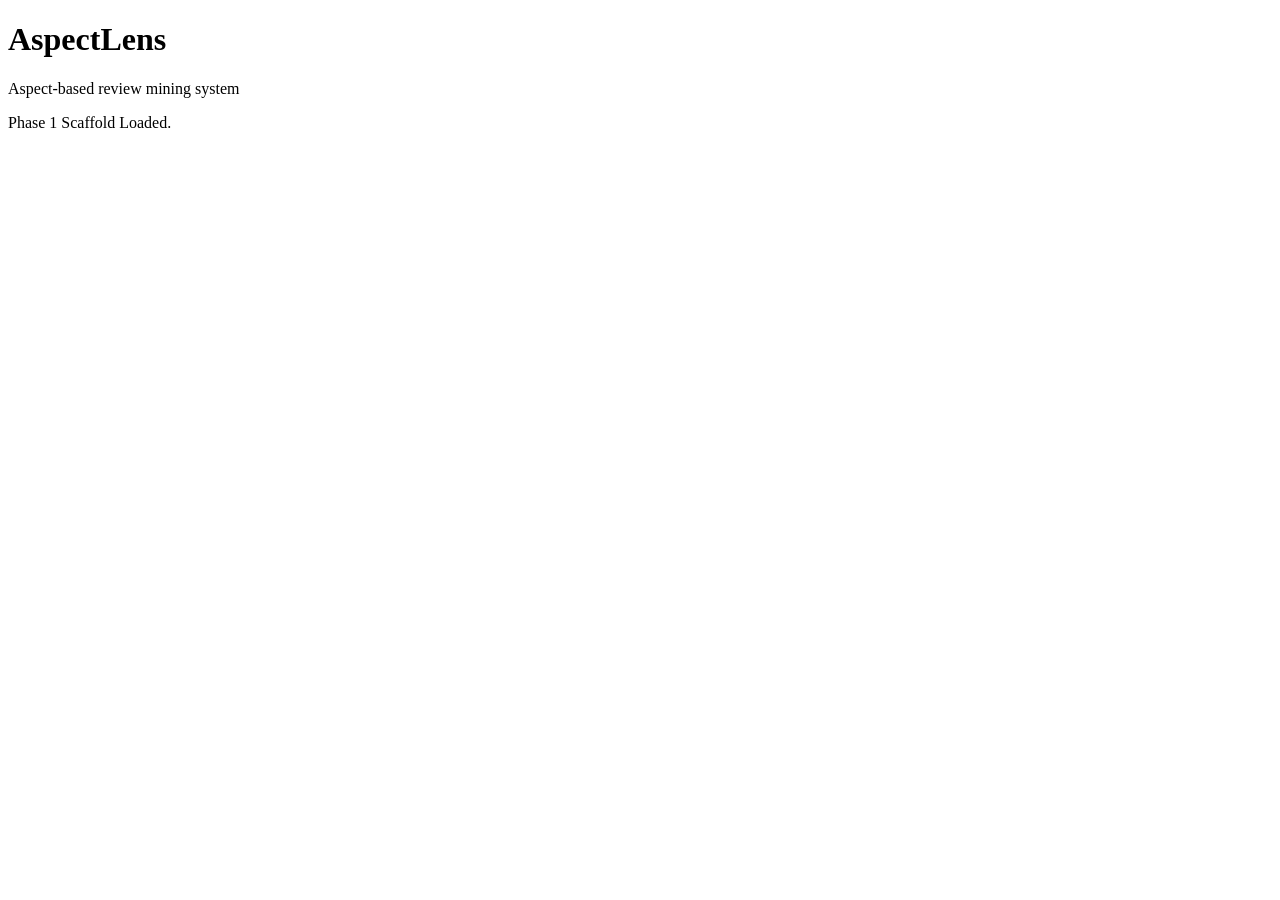
==== frontend/index.html @ 848e2972 "phase-1: scaffold" ====
<!DOCTYPE html>
<html lang="en">
<head>
  <meta charset="UTF-8">
  <meta name="viewport" content="width=device-width, initial-scale=1.0">
  <title>AspectLens — Aspect-Based Review Mining</title>
  <link rel="stylesheet" href="/static/style.css">
</head>
<body>
  <header>
    <h1>AspectLens</h1>
    <p>Aspect-based review mining system</p>
  </header>
  <main>
    <section id="content">
      <p>Phase 1 Scaffold Loaded.</p>
    </section>
  </main>
  <script src="/static/app.js"></script>
</body>
</html>
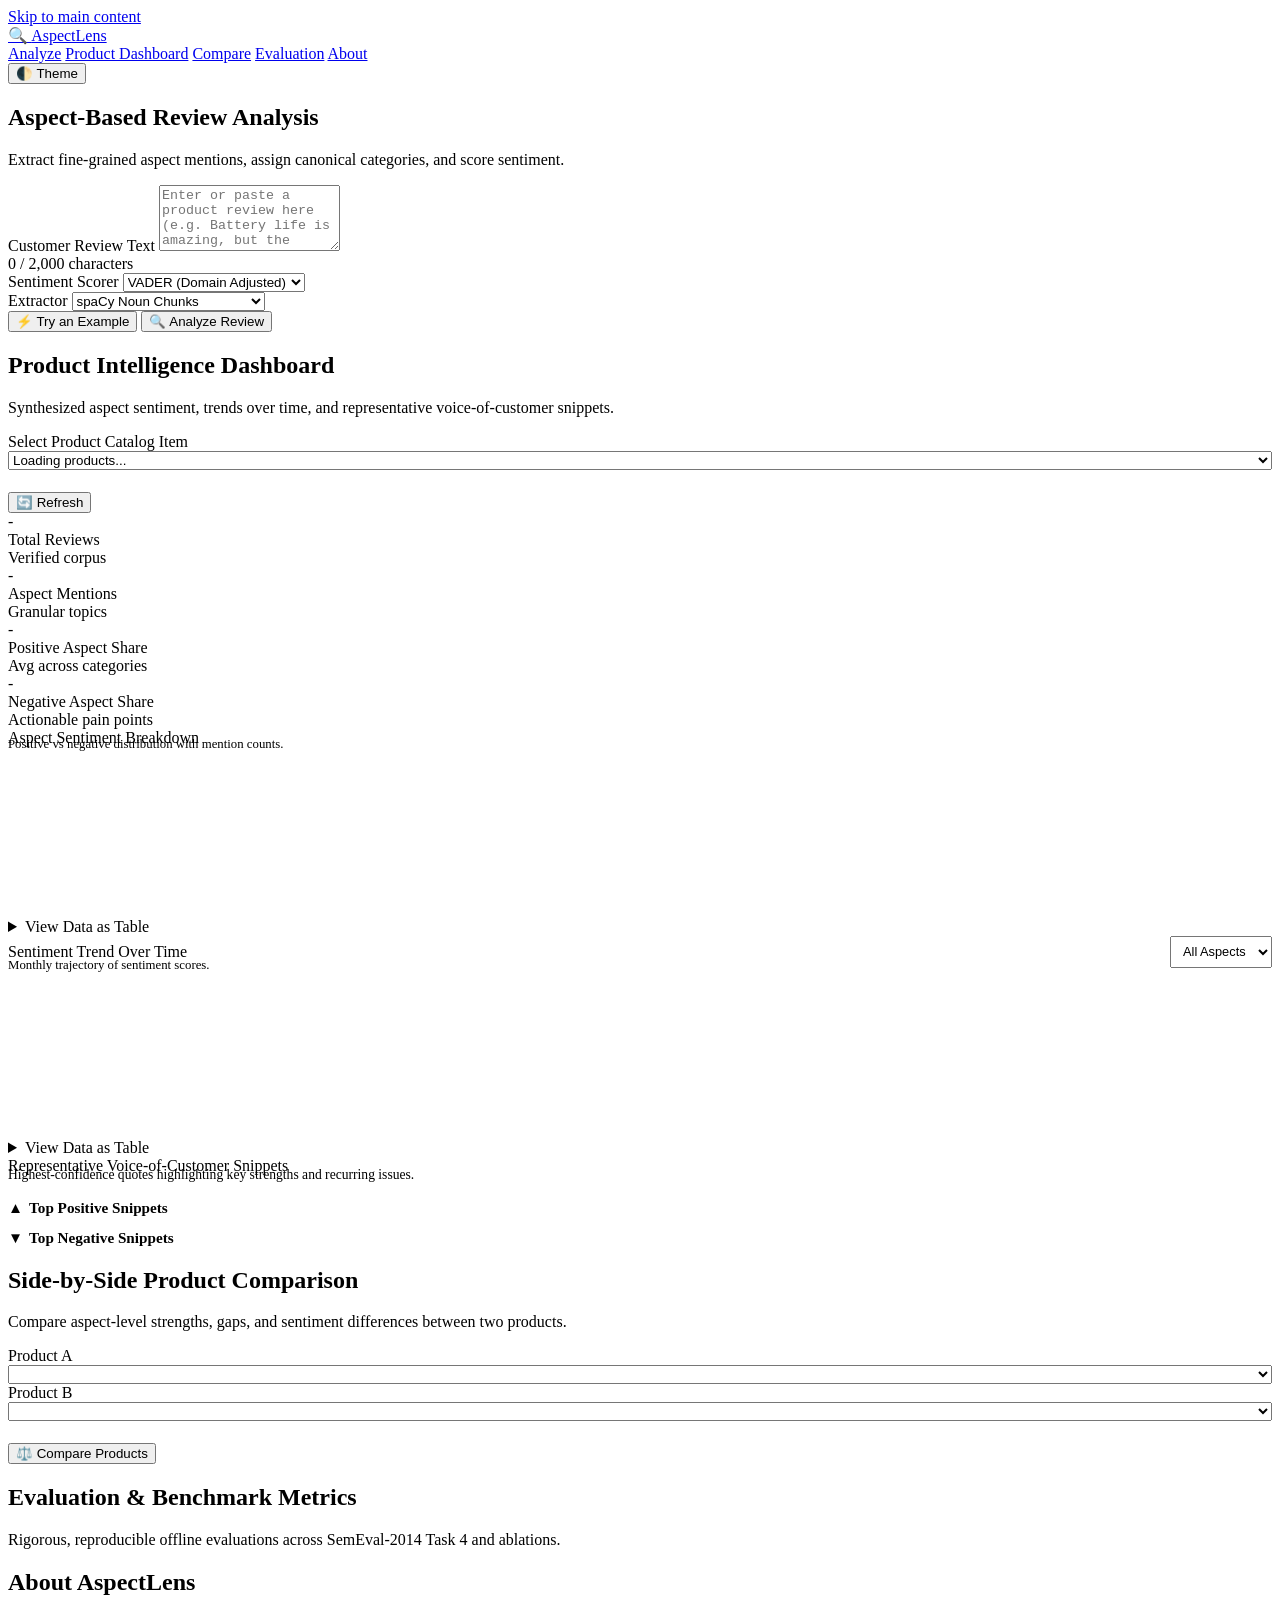
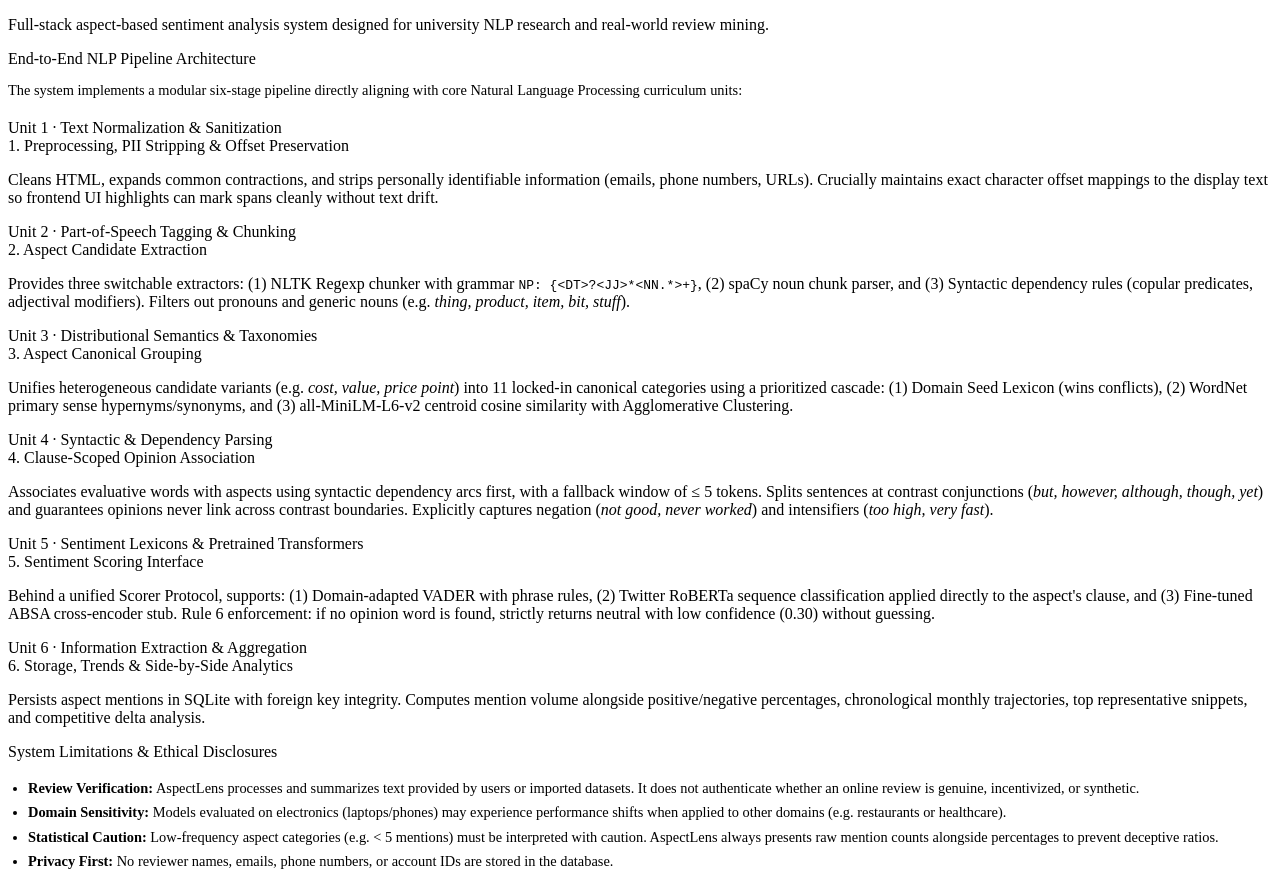
==== commit 2ddcf1a3: "phase-8: frontend" ====
--- a/frontend/index.html
+++ b/frontend/index.html
@@ -3,19 +3,417 @@
 <head>
   <meta charset="UTF-8">
   <meta name="viewport" content="width=device-width, initial-scale=1.0">
-  <title>AspectLens — Aspect-Based Review Mining</title>
+  <meta name="description" content="AspectLens — Aspect-Based Review Mining System (ABSA)">
+  <title>AspectLens — Review Mining & Aspect Intelligence</title>
   <link rel="stylesheet" href="/static/style.css">
+  <link rel="icon" href="data:image/svg+xml,<svg xmlns=%22http://www.w3.org/2000/svg%22 viewBox=%220 0 100 100%22><text y=%22.9em%22 font-size=%2290%22>🔍</text></svg>">
 </head>
 <body>
-  <header>
-    <h1>AspectLens</h1>
-    <p>Aspect-based review mining system</p>
+  <!-- Accessibility Skip Link -->
+  <a href="#main-content" class="skip-link">Skip to main content</a>
+
+  <!-- App Header & Navigation -->
+  <header class="app-header">
+    <div class="header-container">
+      <a href="#/analyze" class="brand" aria-label="AspectLens Home">
+        <span class="brand-icon">🔍</span>
+        <span>AspectLens</span>
+      </a>
+
+      <!-- 5 Main Navigation Tabs -->
+      <nav class="app-nav" aria-label="Main Navigation">
+        <a href="#/analyze" class="nav-link active" id="nav-analyze" aria-controls="page-analyze">Analyze</a>
+        <a href="#/dashboard" class="nav-link" id="nav-dashboard" aria-controls="page-dashboard">Product Dashboard</a>
+        <a href="#/compare" class="nav-link" id="nav-compare" aria-controls="page-compare">Compare</a>
+        <a href="#/evaluation" class="nav-link" id="nav-evaluation" aria-controls="page-evaluation">Evaluation</a>
+        <a href="#/about" class="nav-link" id="nav-about" aria-controls="page-about">About</a>
+      </nav>
+
+      <!-- Theme Switcher -->
+      <button id="theme-toggle" class="theme-toggle-btn" aria-label="Toggle theme">
+        <span id="theme-icon">🌓</span>
+        <span id="theme-label">Theme</span>
+      </button>
+    </div>
   </header>
-  <main>
-    <section id="content">
-      <p>Phase 1 Scaffold Loaded.</p>
+
+  <!-- Main Content Area -->
+  <main id="main-content" class="main-wrapper" tabindex="-1">
+
+    <!-- Global Live Region for Screen Readers -->
+    <div id="aria-status" class="sr-only" aria-live="polite" aria-atomic="true"></div>
+
+    <!-- ===================================================================
+         Page 1: Analyze Review
+         =================================================================== -->
+    <section id="page-analyze" class="page-view active" aria-labelledby="heading-analyze">
+      <div class="page-header">
+        <h1 id="heading-analyze">Aspect-Based Review Analysis</h1>
+        <p>Extract fine-grained aspect mentions, assign canonical categories, and score sentiment.</p>
+      </div>
+
+      <div class="card">
+        <form id="analyze-form" onsubmit="return false;">
+          <div class="form-group">
+            <label for="review-input">Customer Review Text</label>
+            <textarea 
+              id="review-input" 
+              class="input-textarea" 
+              rows="4" 
+              placeholder="Enter or paste a product review here (e.g. Battery life is amazing, but the delivery was late and the price is too high.)..."
+              maxlength="2000"
+              required
+            ></textarea>
+            <div class="char-counter">
+              <span id="char-count">0</span> / 2,000 characters
+            </div>
+          </div>
+
+          <div class="controls-row">
+            <div>
+              <label for="scorer-select" class="sr-only">Sentiment Scorer</label>
+              <select id="scorer-select" class="input-select" title="Choose Sentiment Scorer">
+                <option value="vader" selected>VADER (Domain Adjusted)</option>
+                <option value="transformer">Twitter RoBERTa (Neural)</option>
+                <option value="finetuned">Fine-Tuned ABSA (Stub)</option>
+              </select>
+            </div>
+
+            <div>
+              <label for="extractor-select" class="sr-only">Extractor</label>
+              <select id="extractor-select" class="input-select" title="Choose Extraction Method">
+                <option value="spacy_chunks" selected>spaCy Noun Chunks</option>
+                <option value="spacy_deps">Syntactic Dependency Rules</option>
+                <option value="nltk_regex">NLTK Regexp Parser</option>
+              </select>
+            </div>
+
+            <button type="button" id="btn-example" class="btn btn-secondary">
+              ⚡ Try an Example
+            </button>
+
+            <button type="submit" id="btn-analyze" class="btn btn-primary">
+              🔍 Analyze Review
+            </button>
+          </div>
+        </form>
+      </div>
+
+      <!-- Analysis Results Area -->
+      <div id="analyze-results-container" style="display: none;">
+        <div class="card">
+          <div class="card-title">
+            <span>Extracted Aspect Analysis</span>
+            <span id="analyze-latency" class="badge-latency">-- ms</span>
+          </div>
+
+          <!-- Highlighted Text Display with Offsets -->
+          <div id="highlight-view" class="highlight-panel" aria-label="Annotated Review Text"></div>
+
+          <!-- Aspects Data Table -->
+          <div class="table-container">
+            <table class="data-table" id="analyze-table" aria-label="Extracted Aspects Table">
+              <thead>
+                <tr>
+                  <th>Aspect</th>
+                  <th>Canonical Group</th>
+                  <th>Sentiment</th>
+                  <th>Confidence</th>
+                  <th>Justifying Opinion Words</th>
+                </tr>
+              </thead>
+              <tbody id="analyze-tbody"></tbody>
+            </table>
+          </div>
+        </div>
+      </div>
+
+      <!-- Loading / Error Region -->
+      <div id="analyze-status-box" role="status" aria-live="polite"></div>
     </section>
+
+    <!-- ===================================================================
+         Page 2: Product Dashboard
+         =================================================================== -->
+    <section id="page-dashboard" class="page-view" aria-labelledby="heading-dashboard">
+      <div class="page-header">
+        <h1 id="heading-dashboard">Product Intelligence Dashboard</h1>
+        <p>Synthesized aspect sentiment, trends over time, and representative voice-of-customer snippets.</p>
+      </div>
+
+      <div class="card">
+        <div class="controls-row" style="margin-top: 0;">
+          <div style="flex: 1; min-width: 240px;">
+            <label for="dashboard-product-select">Select Product Catalog Item</label>
+            <select id="dashboard-product-select" class="input-select" style="width: 100%;">
+              <option value="">Loading products...</option>
+            </select>
+          </div>
+          <button type="button" id="btn-refresh-dashboard" class="btn btn-secondary" style="margin-top: 22px;">
+            🔄 Refresh
+          </button>
+        </div>
+      </div>
+
+      <!-- Stat Tiles -->
+      <div class="stat-grid" id="dashboard-stats">
+        <div class="stat-tile">
+          <div class="stat-value" id="stat-reviews">-</div>
+          <div class="stat-label">Total Reviews</div>
+          <div class="stat-sub">Verified corpus</div>
+        </div>
+        <div class="stat-tile">
+          <div class="stat-value" id="stat-aspects">-</div>
+          <div class="stat-label">Aspect Mentions</div>
+          <div class="stat-sub">Granular topics</div>
+        </div>
+        <div class="stat-tile">
+          <div class="stat-value" id="stat-pos-pct">-</div>
+          <div class="stat-label">Positive Aspect Share</div>
+          <div class="stat-sub">Avg across categories</div>
+        </div>
+        <div class="stat-tile">
+          <div class="stat-value" id="stat-neg-pct">-</div>
+          <div class="stat-label">Negative Aspect Share</div>
+          <div class="stat-sub">Actionable pain points</div>
+        </div>
+      </div>
+
+      <!-- Charts 2-Column Grid -->
+      <div class="grid-2col">
+        <!-- Chart 1: Aspect Sentiment Shares -->
+        <div class="card">
+          <div class="card-title">Aspect Sentiment Breakdown</div>
+          <p style="font-size: 0.8rem; color: var(--text-muted); margin-top: -10px; margin-bottom: 12px;">
+            Positive vs negative distribution with mention counts.
+          </p>
+          <div class="chart-wrapper">
+            <canvas id="aspect-bar-chart" aria-label="Aspect Sentiment Bar Chart" role="img"></canvas>
+          </div>
+          <!-- Accessible Fallback Table -->
+          <details class="chart-fallback">
+            <summary>View Data as Table</summary>
+            <div class="table-container" style="margin-top: 8px;">
+              <table class="data-table" id="fallback-aspect-table">
+                <thead>
+                  <tr><th>Aspect</th><th>Mentions</th><th>Pos %</th><th>Neg %</th><th>Avg Score</th></tr>
+                </thead>
+                <tbody></tbody>
+              </table>
+            </div>
+          </details>
+        </div>
+
+        <!-- Chart 2: Monthly Trend Line -->
+        <div class="card">
+          <div class="card-title" style="display: flex; align-items: center; justify-content: space-between;">
+            <span>Sentiment Trend Over Time</span>
+            <select id="trend-aspect-select" class="input-select" style="font-size: 0.8rem; height: 32px; padding: 4px 8px;">
+              <option value="all">All Aspects</option>
+            </select>
+          </div>
+          <p style="font-size: 0.8rem; color: var(--text-muted); margin-top: -10px; margin-bottom: 12px;">
+            Monthly trajectory of sentiment scores.
+          </p>
+          <div class="chart-wrapper">
+            <canvas id="monthly-trend-chart" aria-label="Monthly Sentiment Trend Chart" role="img"></canvas>
+          </div>
+          <!-- Accessible Fallback Table -->
+          <details class="chart-fallback">
+            <summary>View Data as Table</summary>
+            <div class="table-container" style="margin-top: 8px;">
+              <table class="data-table" id="fallback-trend-table">
+                <thead>
+                  <tr><th>Month</th><th>Aspect</th><th>Mentions</th><th>Score</th></tr>
+                </thead>
+                <tbody></tbody>
+              </table>
+            </div>
+          </details>
+        </div>
+      </div>
+
+      <!-- Representative Voice of Customer Snippets -->
+      <div class="card">
+        <div class="card-title">Representative Voice-of-Customer Snippets</div>
+        <p style="font-size: 0.85rem; color: var(--text-muted); margin-top: -8px; margin-bottom: 16px;">
+          Highest-confidence quotes highlighting key strengths and recurring issues.
+        </p>
+
+        <div class="snippets-grid">
+          <div>
+            <h3 style="font-size: 0.95rem; color: var(--pos); display: flex; align-items: center; gap: 6px; margin: 0 0 12px;">
+              <span>▲</span> Top Positive Snippets
+            </h3>
+            <div id="positive-snippets-list"></div>
+          </div>
+          <div>
+            <h3 style="font-size: 0.95rem; color: var(--neg); display: flex; align-items: center; gap: 6px; margin: 0 0 12px;">
+              <span>▼</span> Top Negative Snippets
+            </h3>
+            <div id="negative-snippets-list"></div>
+          </div>
+        </div>
+      </div>
+    </section>
+
+    <!-- ===================================================================
+         Page 3: Side-by-Side Product Comparison
+         =================================================================== -->
+    <section id="page-compare" class="page-view" aria-labelledby="heading-compare">
+      <div class="page-header">
+        <h1 id="heading-compare">Side-by-Side Product Comparison</h1>
+        <p>Compare aspect-level strengths, gaps, and sentiment differences between two products.</p>
+      </div>
+
+      <div class="card">
+        <div class="controls-row" style="margin-top: 0;">
+          <div style="flex: 1; min-width: 200px;">
+            <label for="compare-product-a">Product A</label>
+            <select id="compare-product-a" class="input-select" style="width: 100%;"></select>
+          </div>
+          <div style="flex: 1; min-width: 200px;">
+            <label for="compare-product-b">Product B</label>
+            <select id="compare-product-b" class="input-select" style="width: 100%;"></select>
+          </div>
+          <button type="button" id="btn-run-compare" class="btn btn-primary" style="margin-top: 22px;">
+            ⚖️ Compare Products
+          </button>
+        </div>
+      </div>
+
+      <div id="compare-results-container" style="display: none;">
+        <!-- Side-by-Side Chart -->
+        <div class="card">
+          <div class="card-title">Aspect Sentiment Comparison (Average Score)</div>
+          <div class="chart-wrapper">
+            <canvas id="compare-bar-chart" aria-label="Product Comparison Bar Chart" role="img"></canvas>
+          </div>
+        </div>
+
+        <!-- Delta Table -->
+        <div class="card">
+          <div class="card-title">Comparative Sentiment Breakdown</div>
+          <div class="table-container">
+            <table class="data-table" id="compare-table">
+              <thead>
+                <tr>
+                  <th>Aspect</th>
+                  <th id="th-product-a">Product A</th>
+                  <th id="th-product-b">Product B</th>
+                  <th>Net Score Difference</th>
+                  <th>Leading Product</th>
+                </tr>
+              </thead>
+              <tbody id="compare-tbody"></tbody>
+            </table>
+          </div>
+        </div>
+      </div>
+    </section>
+
+    <!-- ===================================================================
+         Page 4: Offline Evaluation & Benchmarks
+         =================================================================== -->
+    <section id="page-evaluation" class="page-view" aria-labelledby="heading-evaluation">
+      <div class="page-header">
+        <h1 id="heading-evaluation">Evaluation & Benchmark Metrics</h1>
+        <p>Rigorous, reproducible offline evaluations across SemEval-2014 Task 4 and ablations.</p>
+      </div>
+
+      <div id="evaluation-content-box"></div>
+    </section>
+
+    <!-- ===================================================================
+         Page 5: About & Architecture
+         =================================================================== -->
+    <section id="page-about" class="page-view" aria-labelledby="heading-about">
+      <div class="page-header">
+        <h1 id="heading-about">About AspectLens</h1>
+        <p>Full-stack aspect-based sentiment analysis system designed for university NLP research and real-world review mining.</p>
+      </div>
+
+      <div class="card">
+        <div class="card-title">End-to-End NLP Pipeline Architecture</div>
+        <p style="font-size: 0.9rem; color: var(--text-muted); margin-bottom: 20px;">
+          The system implements a modular six-stage pipeline directly aligning with core Natural Language Processing curriculum units:
+        </p>
+
+        <div class="syllabus-card">
+          <div class="syllabus-unit">Unit 1 · Text Normalization & Sanitization</div>
+          <div class="syllabus-title">1. Preprocessing, PII Stripping & Offset Preservation</div>
+          <p class="syllabus-desc">
+            Cleans HTML, expands common contractions, and strips personally identifiable information (emails, phone numbers, URLs).
+            Crucially maintains exact character offset mappings to the display text so frontend UI highlights can mark spans cleanly without text drift.
+          </p>
+        </div>
+
+        <div class="syllabus-card">
+          <div class="syllabus-unit">Unit 2 · Part-of-Speech Tagging & Chunking</div>
+          <div class="syllabus-title">2. Aspect Candidate Extraction</div>
+          <p class="syllabus-desc">
+            Provides three switchable extractors: (1) NLTK Regexp chunker with grammar <code>NP: {&lt;DT&gt;?&lt;JJ&gt;*&lt;NN.*&gt;+}</code>,
+            (2) spaCy noun chunk parser, and (3) Syntactic dependency rules (copular predicates, adjectival modifiers).
+            Filters out pronouns and generic nouns (e.g. <em>thing, product, item, bit, stuff</em>).
+          </p>
+        </div>
+
+        <div class="syllabus-card">
+          <div class="syllabus-unit">Unit 3 · Distributional Semantics & Taxonomies</div>
+          <div class="syllabus-title">3. Aspect Canonical Grouping</div>
+          <p class="syllabus-desc">
+            Unifies heterogeneous candidate variants (e.g. <em>cost, value, price point</em>) into 11 locked-in canonical categories
+            using a prioritized cascade: (1) Domain Seed Lexicon (wins conflicts), (2) WordNet primary sense hypernyms/synonyms,
+            and (3) all-MiniLM-L6-v2 centroid cosine similarity with Agglomerative Clustering.
+          </p>
+        </div>
+
+        <div class="syllabus-card">
+          <div class="syllabus-unit">Unit 4 · Syntactic & Dependency Parsing</div>
+          <div class="syllabus-title">4. Clause-Scoped Opinion Association</div>
+          <p class="syllabus-desc">
+            Associates evaluative words with aspects using syntactic dependency arcs first, with a fallback window of ≤ 5 tokens.
+            Splits sentences at contrast conjunctions (<em>but, however, although, though, yet</em>) and guarantees opinions never link across contrast boundaries.
+            Explicitly captures negation (<em>not good, never worked</em>) and intensifiers (<em>too high, very fast</em>).
+          </p>
+        </div>
+
+        <div class="syllabus-card">
+          <div class="syllabus-unit">Unit 5 · Sentiment Lexicons & Pretrained Transformers</div>
+          <div class="syllabus-title">5. Sentiment Scoring Interface</div>
+          <p class="syllabus-desc">
+            Behind a unified Scorer Protocol, supports: (1) Domain-adapted VADER with phrase rules, (2) Twitter RoBERTa sequence classification
+            applied directly to the aspect's clause, and (3) Fine-tuned ABSA cross-encoder stub.
+            Rule 6 enforcement: if no opinion word is found, strictly returns neutral with low confidence (0.30) without guessing.
+          </p>
+        </div>
+
+        <div class="syllabus-card">
+          <div class="syllabus-unit">Unit 6 · Information Extraction & Aggregation</div>
+          <div class="syllabus-title">6. Storage, Trends & Side-by-Side Analytics</div>
+          <p class="syllabus-desc">
+            Persists aspect mentions in SQLite with foreign key integrity. Computes mention volume alongside positive/negative percentages,
+            chronological monthly trajectories, top representative snippets, and competitive delta analysis.
+          </p>
+        </div>
+      </div>
+
+      <!-- Ethics & Limitations Card -->
+      <div class="card">
+        <div class="card-title">System Limitations & Ethical Disclosures</div>
+        <ul style="font-size: 0.9rem; color: var(--text-muted); padding-left: 20px; line-height: 1.7;">
+          <li><strong>Review Verification:</strong> AspectLens processes and summarizes text provided by users or imported datasets. It does not authenticate whether an online review is genuine, incentivized, or synthetic.</li>
+          <li><strong>Domain Sensitivity:</strong> Models evaluated on electronics (laptops/phones) may experience performance shifts when applied to other domains (e.g. restaurants or healthcare).</li>
+          <li><strong>Statistical Caution:</strong> Low-frequency aspect categories (e.g. &lt; 5 mentions) must be interpreted with caution. AspectLens always presents raw mention counts alongside percentages to prevent deceptive ratios.</li>
+          <li><strong>Privacy First:</strong> No reviewer names, emails, phone numbers, or account IDs are stored in the database.</li>
+        </ul>
+      </div>
+    </section>
+
   </main>
+
+  <!-- Vendored Local Chart.js & App Script -->
+  <script src="/static/chart.umd.min.js"></script>
   <script src="/static/app.js"></script>
 </body>
 </html>
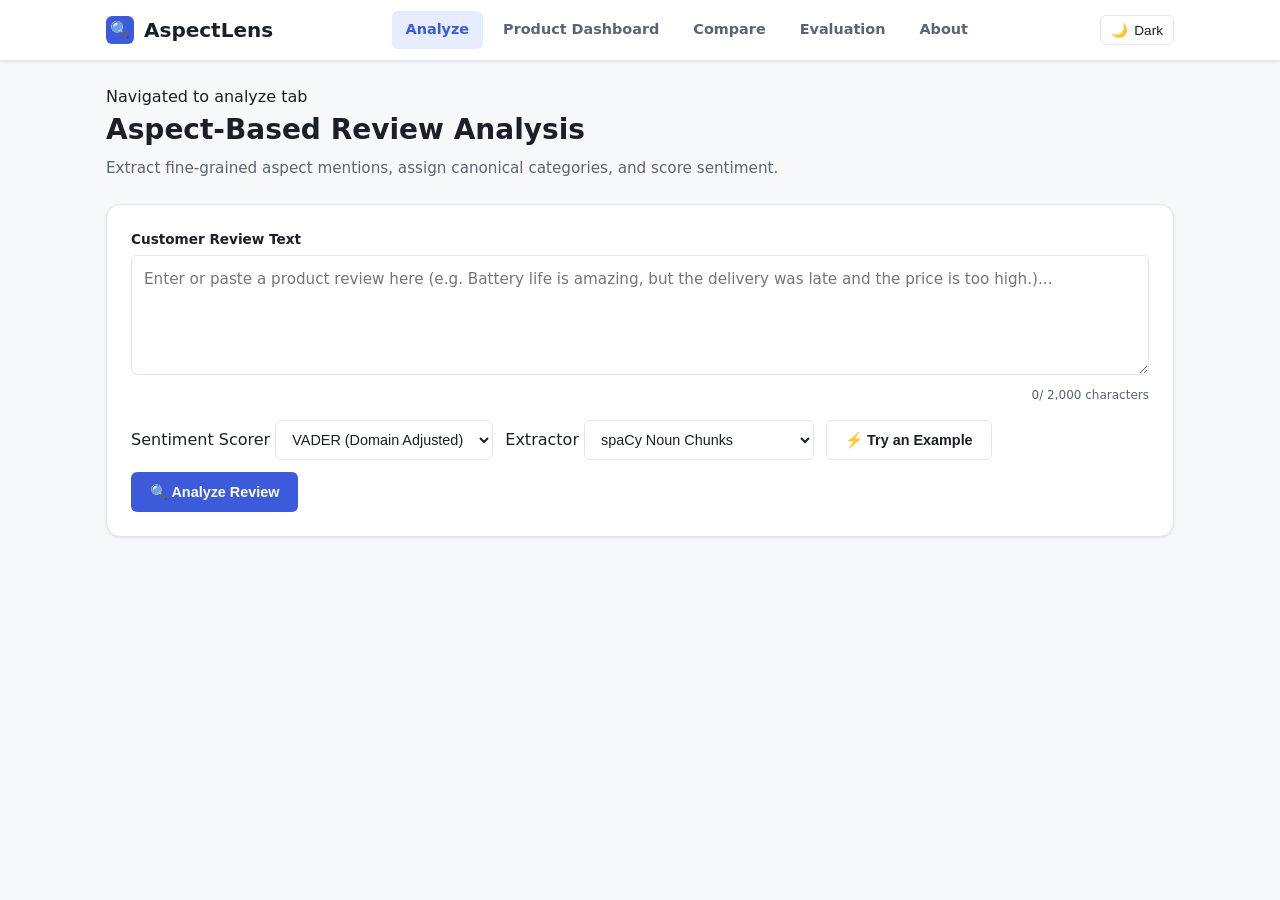
==== commit 2c00a461: "phase-11: deployment" ====
--- a/frontend/index.html
+++ b/frontend/index.html
@@ -5,7 +5,7 @@
   <meta name="viewport" content="width=device-width, initial-scale=1.0">
   <meta name="description" content="AspectLens — Aspect-Based Review Mining System (ABSA)">
   <title>AspectLens — Review Mining & Aspect Intelligence</title>
-  <link rel="stylesheet" href="/static/style.css">
+  <link rel="stylesheet" href="style.css">
   <link rel="icon" href="data:image/svg+xml,<svg xmlns=%22http://www.w3.org/2000/svg%22 viewBox=%220 0 100 100%22><text y=%22.9em%22 font-size=%2290%22>🔍</text></svg>">
 </head>
 <body>
@@ -413,7 +413,7 @@
   </main>
 
   <!-- Vendored Local Chart.js & App Script -->
-  <script src="/static/chart.umd.min.js"></script>
-  <script src="/static/app.js"></script>
+  <script src="chart.umd.min.js"></script>
+  <script src="app.js"></script>
 </body>
 </html>
--- a/frontend/style.css
+++ b/frontend/style.css
@@ -0,0 +1,732 @@
+/* =====================================================================
+   AspectLens Design System — CSS Custom Properties & Styles
+   Follows DESIGN_SYSTEM.md strictly:
+   - Clarity over decoration, data is the hero
+   - Sentiment is never color-only (paired with icons)
+   - Mention counts always beside percentages
+   - High-contrast, keyboard-accessible, responsive (640px / 960px)
+   ===================================================================== */
+
+:root {
+  /* Surfaces & Borders */
+  --bg: #F7F8FA;
+  --surface: #FFFFFF;
+  --surface-alt: #F1F3F6;
+  --border: #E2E5EA;
+  --border-focus: #3B5BDB;
+
+  /* Typography */
+  --text: #1B1F27;
+  --text-muted: #5B6472;
+  --text-inverse: #FFFFFF;
+
+  /* Brand */
+  --primary: #3B5BDB;
+  --primary-hover: #2F4AC0;
+  --primary-soft: #E7ECFF;
+
+  /* Sentiment */
+  --pos: #1F8A4C;
+  --pos-soft: #E3F4EA;
+  --pos-border: #80C99E;
+  
+  --neg: #C92A2A;
+  --neg-soft: #FBE7E7;
+  --neg-border: #F39898;
+
+  --neu: #6B7280;
+  --neu-soft: #ECEEF1;
+  --neu-border: #C0C5CE;
+
+  /* Feedback & Focus */
+  --warn: #B7791F;
+  --focus: #3B5BDB;
+  --shadow: 0 1px 3px rgba(0, 0, 0, 0.06), 0 1px 2px rgba(0, 0, 0, 0.04);
+  --shadow-lg: 0 10px 15px -3px rgba(0, 0, 0, 0.08);
+
+  /* Layout */
+  --radius-sm: 6px;
+  --radius-md: 10px;
+  --radius-lg: 14px;
+  --max-width: 1100px;
+  --font-sans: system-ui, -apple-system, "Segoe UI", Roboto, sans-serif;
+  --font-mono: ui-monospace, Menlo, Consolas, monospace;
+}
+
+[data-theme="dark"] {
+  --bg: #0F1218;
+  --surface: #171B23;
+  --surface-alt: #202632;
+  --border: #2A303B;
+  --border-focus: #7C95FF;
+
+  --text: #EEF1F6;
+  --text-muted: #9AA3B2;
+  --text-inverse: #0F1218;
+
+  --primary: #7C95FF;
+  --primary-hover: #9AAEFF;
+  --primary-soft: #1E2542;
+
+  --pos: #4CC38A;
+  --pos-soft: #12301F;
+  --pos-border: #1E4E33;
+
+  --neg: #FF6B6B;
+  --neg-soft: #3A1717;
+  --neg-border: #5A2323;
+
+  --neu: #9AA3B2;
+  --neu-soft: #232832;
+  --neu-border: #353D4C;
+
+  --shadow: 0 1px 3px rgba(0, 0, 0, 0.3);
+  --shadow-lg: 0 10px 15px -3px rgba(0, 0, 0, 0.4);
+}
+
+@media (prefers-color-scheme: dark) {
+  :root:not([data-theme="light"]) {
+    --bg: #0F1218;
+    --surface: #171B23;
+    --surface-alt: #202632;
+    --border: #2A303B;
+    --border-focus: #7C95FF;
+
+    --text: #EEF1F6;
+    --text-muted: #9AA3B2;
+    --text-inverse: #0F1218;
+
+    --primary: #7C95FF;
+    --primary-hover: #9AAEFF;
+    --primary-soft: #1E2542;
+
+    --pos: #4CC38A;
+    --pos-soft: #12301F;
+    --pos-border: #1E4E33;
+
+    --neg: #FF6B6B;
+    --neg-soft: #3A1717;
+    --neg-border: #5A2323;
+
+    --neu: #9AA3B2;
+    --neu-soft: #232832;
+    --neu-border: #353D4C;
+
+    --shadow: 0 1px 3px rgba(0, 0, 0, 0.3);
+    --shadow-lg: 0 10px 15px -3px rgba(0, 0, 0, 0.4);
+  }
+}
+
+/* Reset & Base */
+*, *::before, *::after {
+  box-sizing: border-box;
+}
+
+body {
+  margin: 0;
+  font-family: var(--font-sans);
+  background-color: var(--bg);
+  color: var(--text);
+  line-height: 1.5;
+  -webkit-font-smoothing: antialiased;
+}
+
+/* Accessibility: Skip to Content */
+.skip-link {
+  position: absolute;
+  top: -40px;
+  left: 10px;
+  background: var(--primary);
+  color: var(--text-inverse);
+  padding: 8px 16px;
+  z-index: 9999;
+  text-decoration: none;
+  border-radius: var(--radius-sm);
+  font-weight: 600;
+  transition: top 0.2s ease;
+}
+.skip-link:focus {
+  top: 10px;
+}
+
+/* Header & Navigation */
+.app-header {
+  position: sticky;
+  top: 0;
+  background-color: var(--surface);
+  border-bottom: 1px solid var(--border);
+  z-index: 100;
+  box-shadow: var(--shadow);
+}
+
+.header-container {
+  max-width: var(--max-width);
+  margin: 0 auto;
+  padding: 0 16px;
+  display: flex;
+  align-items: center;
+  justify-content: space-between;
+  height: 60px;
+}
+
+.brand {
+  display: flex;
+  align-items: center;
+  gap: 10px;
+  text-decoration: none;
+  color: var(--text);
+  font-weight: 700;
+  font-size: 1.25rem;
+}
+
+.brand-icon {
+  width: 28px;
+  height: 28px;
+  border-radius: 6px;
+  background: var(--primary);
+  color: #fff;
+  display: flex;
+  align-items: center;
+  justify-content: center;
+  font-size: 1rem;
+}
+
+.app-nav {
+  display: flex;
+  gap: 6px;
+  overflow-x: auto;
+  padding: 4px 0;
+}
+
+.nav-link {
+  padding: 8px 14px;
+  color: var(--text-muted);
+  text-decoration: none;
+  font-size: 0.9rem;
+  font-weight: 600;
+  border-radius: var(--radius-sm);
+  transition: all 0.15s ease;
+  white-space: nowrap;
+}
+
+.nav-link:hover {
+  color: var(--text);
+  background-color: var(--surface-alt);
+}
+
+.nav-link.active {
+  color: var(--primary);
+  background-color: var(--primary-soft);
+}
+
+.theme-toggle-btn {
+  background: transparent;
+  border: 1px solid var(--border);
+  color: var(--text);
+  padding: 6px 10px;
+  border-radius: var(--radius-sm);
+  cursor: pointer;
+  display: flex;
+  align-items: center;
+  gap: 6px;
+  font-size: 0.85rem;
+  transition: all 0.15s ease;
+}
+.theme-toggle-btn:hover {
+  background: var(--surface-alt);
+}
+
+/* Main Container */
+.main-wrapper {
+  max-width: var(--max-width);
+  margin: 24px auto 48px;
+  padding: 0 16px;
+}
+
+/* Page Views */
+.page-view {
+  display: none;
+}
+.page-view.active {
+  display: block;
+}
+
+/* Page Titles */
+.page-header {
+  margin-bottom: 24px;
+}
+.page-header h1 {
+  font-size: 1.75rem;
+  margin: 0 0 6px;
+  font-weight: 700;
+  color: var(--text);
+}
+.page-header p {
+  margin: 0;
+  color: var(--text-muted);
+  font-size: 0.95rem;
+}
+
+/* Cards & Surfaces */
+.card {
+  background-color: var(--surface);
+  border: 1px solid var(--border);
+  border-radius: var(--radius-lg);
+  padding: 24px;
+  box-shadow: var(--shadow);
+  margin-bottom: 24px;
+}
+
+.card-title {
+  font-size: 1.15rem;
+  font-weight: 600;
+  margin: 0 0 16px;
+  color: var(--text);
+  display: flex;
+  align-items: center;
+  justify-content: space-between;
+}
+
+/* Forms & Inputs */
+.form-group {
+  margin-bottom: 16px;
+}
+.form-group label {
+  display: block;
+  font-size: 0.85rem;
+  font-weight: 600;
+  color: var(--text);
+  margin-bottom: 6px;
+}
+
+.input-textarea {
+  width: 100%;
+  min-height: 120px;
+  padding: 12px;
+  font-family: inherit;
+  font-size: 0.95rem;
+  background-color: var(--surface);
+  color: var(--text);
+  border: 1px solid var(--border);
+  border-radius: var(--radius-sm);
+  resize: vertical;
+  line-height: 1.5;
+  transition: border-color 0.15s ease;
+}
+.input-textarea:focus, .input-select:focus {
+  outline: none;
+  border-color: var(--border-focus);
+  box-shadow: 0 0 0 2px var(--primary-soft);
+}
+
+.char-counter {
+  display: flex;
+  justify-content: flex-end;
+  font-size: 0.75rem;
+  color: var(--text-muted);
+  margin-top: 4px;
+}
+
+.controls-row {
+  display: flex;
+  flex-wrap: wrap;
+  align-items: center;
+  gap: 12px;
+  margin-top: 16px;
+}
+
+.input-select {
+  padding: 9px 12px;
+  font-size: 0.9rem;
+  background-color: var(--surface);
+  color: var(--text);
+  border: 1px solid var(--border);
+  border-radius: var(--radius-sm);
+  cursor: pointer;
+  min-height: 40px;
+}
+
+/* Buttons */
+.btn {
+  display: inline-flex;
+  align-items: center;
+  justify-content: center;
+  gap: 6px;
+  padding: 9px 18px;
+  font-size: 0.9rem;
+  font-weight: 600;
+  border-radius: var(--radius-sm);
+  cursor: pointer;
+  transition: all 0.15s ease;
+  min-height: 40px;
+  border: 1px solid transparent;
+  text-decoration: none;
+}
+
+.btn-primary {
+  background-color: var(--primary);
+  color: #fff;
+}
+.btn-primary:hover:not(:disabled) {
+  background-color: var(--primary-hover);
+}
+
+.btn-secondary {
+  background-color: transparent;
+  border-color: var(--border);
+  color: var(--text);
+}
+.btn-secondary:hover:not(:disabled) {
+  background-color: var(--surface-alt);
+}
+
+.btn:disabled {
+  opacity: 0.6;
+  cursor: not-allowed;
+}
+
+/* Highlighted Review View */
+.highlight-panel {
+  padding: 16px;
+  background-color: var(--surface-alt);
+  border: 1px solid var(--border);
+  border-radius: var(--radius-md);
+  font-size: 1.05rem;
+  line-height: 1.8;
+  margin-bottom: 20px;
+  word-break: break-word;
+}
+
+mark.aspect-mark {
+  padding: 2px 6px;
+  border-radius: 4px;
+  font-weight: 600;
+  text-decoration: none;
+  cursor: default;
+  display: inline-flex;
+  align-items: center;
+  gap: 4px;
+  margin: 0 1px;
+}
+
+mark.aspect-mark.positive {
+  background-color: var(--pos-soft);
+  color: var(--pos);
+  border-bottom: 2px solid var(--pos);
+}
+
+mark.aspect-mark.negative {
+  background-color: var(--neg-soft);
+  color: var(--neg);
+  border-bottom: 2px solid var(--neg);
+}
+
+mark.aspect-mark.neutral {
+  background-color: var(--neu-soft);
+  color: var(--neu);
+  border-bottom: 2px solid var(--neu);
+}
+
+.aspect-mark .mark-badge {
+  font-size: 0.75rem;
+  opacity: 0.85;
+}
+
+/* Sentiment Chips */
+.sentiment-chip {
+  display: inline-flex;
+  align-items: center;
+  gap: 4px;
+  padding: 3px 8px;
+  border-radius: 12px;
+  font-size: 0.75rem;
+  font-weight: 700;
+  text-transform: uppercase;
+  letter-spacing: 0.03em;
+}
+
+.sentiment-chip.positive {
+  background-color: var(--pos-soft);
+  color: var(--pos);
+  border: 1px solid var(--pos-border);
+}
+
+.sentiment-chip.negative {
+  background-color: var(--neg-soft);
+  color: var(--neg);
+  border: 1px solid var(--neg-border);
+}
+
+.sentiment-chip.neutral {
+  background-color: var(--neu-soft);
+  color: var(--neu);
+  border: 1px solid var(--neu-border);
+}
+
+/* Data Tables */
+.table-container {
+  overflow-x: auto;
+  border: 1px solid var(--border);
+  border-radius: var(--radius-md);
+  background-color: var(--surface);
+}
+
+table.data-table {
+  width: 100%;
+  border-collapse: collapse;
+  font-size: 0.9rem;
+  text-align: left;
+}
+
+table.data-table th, table.data-table td {
+  padding: 12px 16px;
+  border-bottom: 1px solid var(--border);
+}
+
+table.data-table th {
+  background-color: var(--surface-alt);
+  color: var(--text-muted);
+  font-weight: 600;
+  font-size: 0.8rem;
+  text-transform: uppercase;
+  letter-spacing: 0.04em;
+}
+
+table.data-table tr:last-child td {
+  border-bottom: none;
+}
+
+/* Confidence Meter */
+.confidence-meter {
+  display: flex;
+  align-items: center;
+  gap: 8px;
+  min-width: 120px;
+}
+.meter-bar {
+  flex: 1;
+  height: 6px;
+  background-color: var(--surface-alt);
+  border-radius: 3px;
+  overflow: hidden;
+}
+.meter-fill {
+  height: 100%;
+  border-radius: 3px;
+  background-color: var(--primary);
+}
+.meter-text {
+  font-size: 0.8rem;
+  font-family: var(--font-mono);
+  color: var(--text-muted);
+  min-width: 42px;
+}
+
+/* Stat Tiles */
+.stat-grid {
+  display: grid;
+  grid-template-columns: repeat(auto-fit, minmax(200px, 1fr));
+  gap: 16px;
+  margin-bottom: 24px;
+}
+
+.stat-tile {
+  background-color: var(--surface);
+  border: 1px solid var(--border);
+  border-radius: var(--radius-md);
+  padding: 16px;
+  box-shadow: var(--shadow);
+}
+.stat-value {
+  font-size: 1.75rem;
+  font-weight: 700;
+  color: var(--text);
+  margin-bottom: 4px;
+}
+.stat-label {
+  font-size: 0.85rem;
+  color: var(--text-muted);
+  font-weight: 600;
+}
+.stat-sub {
+  font-size: 0.75rem;
+  color: var(--text-muted);
+  margin-top: 4px;
+}
+
+/* Grid Layout for Charts */
+.grid-2col {
+  display: grid;
+  grid-template-columns: 1fr;
+  gap: 24px;
+  margin-bottom: 24px;
+}
+@media (min-width: 960px) {
+  .grid-2col {
+    grid-template-columns: 1fr 1fr;
+  }
+}
+
+.chart-wrapper {
+  position: relative;
+  height: 320px;
+  width: 100%;
+}
+
+/* Snippets Cards */
+.snippets-grid {
+  display: grid;
+  grid-template-columns: 1fr;
+  gap: 16px;
+}
+@media (min-width: 640px) {
+  .snippets-grid {
+    grid-template-columns: 1fr 1fr;
+  }
+}
+
+.snippet-card {
+  background-color: var(--surface);
+  border: 1px solid var(--border);
+  border-radius: var(--radius-md);
+  padding: 14px;
+  display: flex;
+  flex-direction: column;
+  justify-content: space-between;
+}
+.snippet-quote {
+  font-style: italic;
+  font-size: 0.9rem;
+  margin-bottom: 12px;
+  color: var(--text);
+}
+.snippet-meta {
+  display: flex;
+  align-items: center;
+  justify-content: space-between;
+  font-size: 0.75rem;
+  color: var(--text-muted);
+}
+
+/* Opinion Word Badge */
+.word-badge {
+  display: inline-block;
+  background-color: var(--surface-alt);
+  border: 1px solid var(--border);
+  color: var(--text);
+  padding: 2px 6px;
+  border-radius: 4px;
+  font-size: 0.75rem;
+  margin: 1px;
+}
+
+/* Alerts & Toasts */
+.alert {
+  padding: 12px 16px;
+  border-radius: var(--radius-sm);
+  font-size: 0.9rem;
+  margin-bottom: 16px;
+  display: flex;
+  align-items: center;
+  gap: 8px;
+}
+.alert-error {
+  background-color: var(--neg-soft);
+  color: var(--neg);
+  border: 1px solid var(--neg-border);
+}
+.alert-info {
+  background-color: var(--primary-soft);
+  color: var(--primary);
+  border: 1px solid var(--primary);
+}
+
+/* Loading & Skeletons */
+.skeleton-shimmer {
+  background: linear-gradient(90deg, var(--surface-alt) 25%, var(--border) 50%, var(--surface-alt) 75%);
+  background-size: 200% 100%;
+  animation: shimmer 1.5s infinite;
+  border-radius: var(--radius-sm);
+}
+
+@keyframes shimmer {
+  0% { background-position: 200% 0; }
+  100% { background-position: -200% 0; }
+}
+
+@media (prefers-reduced-motion: reduce) {
+  .skeleton-shimmer {
+    animation: none;
+  }
+}
+
+.loading-box {
+  padding: 32px;
+  text-align: center;
+  color: var(--text-muted);
+  font-size: 0.95rem;
+}
+
+/* Empty States */
+.empty-state {
+  text-align: center;
+  padding: 40px 20px;
+  color: var(--text-muted);
+}
+.empty-icon {
+  font-size: 2.5rem;
+  margin-bottom: 8px;
+}
+
+/* Badge & Latency */
+.badge-latency {
+  font-size: 0.75rem;
+  font-family: var(--font-mono);
+  background-color: var(--surface-alt);
+  color: var(--text-muted);
+  padding: 4px 8px;
+  border-radius: 4px;
+  border: 1px solid var(--border);
+}
+
+/* Accessible details fallback */
+details.chart-fallback {
+  margin-top: 12px;
+  font-size: 0.85rem;
+  color: var(--text-muted);
+}
+details.chart-fallback summary {
+  cursor: pointer;
+  padding: 4px 0;
+  font-weight: 600;
+}
+
+/* Syllabus Cards (About Page) */
+.syllabus-card {
+  border-left: 4px solid var(--primary);
+  background-color: var(--surface);
+  border: 1px solid var(--border);
+  border-left-width: 4px;
+  border-radius: var(--radius-sm);
+  padding: 16px;
+  margin-bottom: 14px;
+}
+.syllabus-unit {
+  font-size: 0.75rem;
+  text-transform: uppercase;
+  font-weight: 700;
+  letter-spacing: 0.05em;
+  color: var(--primary);
+  margin-bottom: 4px;
+}
+.syllabus-title {
+  font-size: 1rem;
+  font-weight: 600;
+  margin: 0 0 6px;
+  color: var(--text);
+}
+.syllabus-desc {
+  margin: 0;
+  font-size: 0.85rem;
+  color: var(--text-muted);
+}
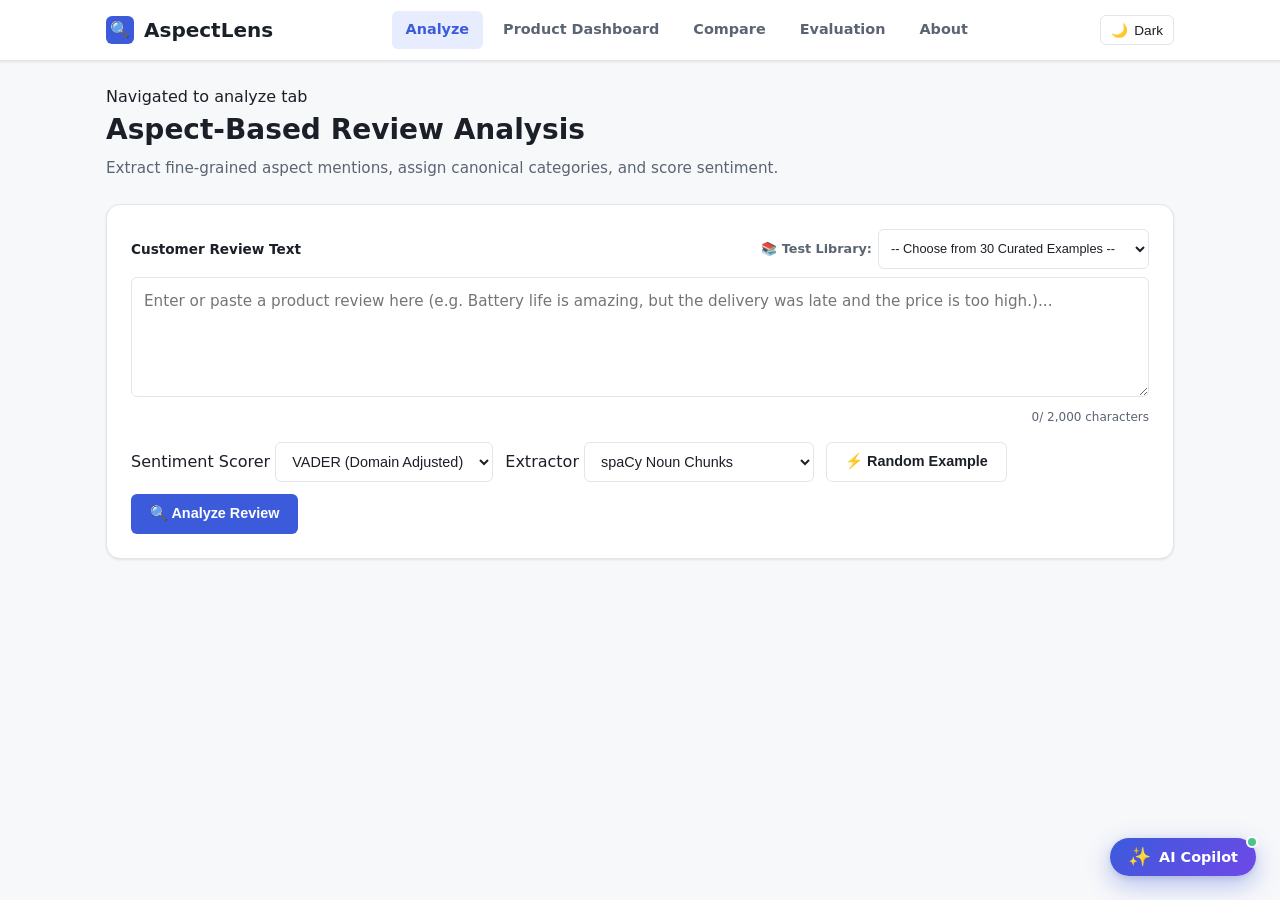
==== commit 8cc044d4: "feat: dynamic top-8 aspect compare, 30-example ABSA test library, and global multi-model AI copilot" ====
--- a/frontend/index.html
+++ b/frontend/index.html
@@ -55,7 +55,15 @@
       <div class="card">
         <form id="analyze-form" onsubmit="return false;">
           <div class="form-group">
-            <label for="review-input">Customer Review Text</label>
+            <div style="display: flex; justify-content: space-between; align-items: center; flex-wrap: wrap; gap: 8px; margin-bottom: 8px;">
+              <label for="review-input" style="margin-bottom: 0;">Customer Review Text</label>
+              <div style="display: flex; align-items: center; gap: 6px;">
+                <label for="example-select" style="font-size: 0.8rem; color: var(--text-muted); margin-bottom: 0;">📚 Test Library:</label>
+                <select id="example-select" class="input-select" style="font-size: 0.8rem; height: 32px; padding: 2px 8px; max-width: 290px;">
+                  <option value="">-- Choose from 30 Curated Examples --</option>
+                </select>
+              </div>
+            </div>
             <textarea 
               id="review-input" 
               class="input-textarea" 
@@ -67,6 +75,8 @@
             <div class="char-counter">
               <span id="char-count">0</span> / 2,000 characters
             </div>
+            <!-- Recommended Model Pairing Notice -->
+            <div id="example-recommendation-badge" style="display: none; margin-top: 8px; font-size: 0.8rem; background: var(--surface-alt); border-left: 3px solid var(--primary); padding: 8px 12px; border-radius: var(--radius-sm); color: var(--text);"></div>
           </div>
 
           <div class="controls-row">
@@ -89,7 +99,7 @@
             </div>
 
             <button type="button" id="btn-example" class="btn btn-secondary">
-              ⚡ Try an Example
+              ⚡ Random Example
             </button>
 
             <button type="submit" id="btn-analyze" class="btn btn-primary">
@@ -293,7 +303,21 @@
 
         <!-- Delta Table -->
         <div class="card">
-          <div class="card-title">Comparative Sentiment Breakdown</div>
+          <div class="card-title" style="display: flex; justify-content: space-between; align-items: center; flex-wrap: wrap; gap: 8px;">
+            <span>Comparative Sentiment Breakdown</span>
+            <div style="display: flex; gap: 8px; align-items: center;">
+              <span id="compare-aspects-count-badge" class="word-badge" style="font-size: 0.75rem;">Top 8 Key Aspects</span>
+              <button type="button" id="compare-toggle-all-btn" class="btn btn-secondary" style="font-size: 0.8rem; height: 32px; padding: 4px 10px;">
+                Show All Aspects
+              </button>
+              <button type="button" id="compare-ai-assist-btn" class="btn btn-primary" style="font-size: 0.8rem; height: 32px; padding: 4px 10px;">
+                ✨ Ask AI to Compare
+              </button>
+            </div>
+          </div>
+          <p id="compare-note-text" style="font-size: 0.8rem; color: var(--text-muted); margin-top: -6px; margin-bottom: 12px;">
+            Derived dynamically from customer review mention volume for the selected products.
+          </p>
           <div class="table-container">
             <table class="data-table" id="compare-table">
               <thead>
@@ -412,6 +436,113 @@
 
   </main>
 
+  <!-- ===================================================================
+       Global Floating AI Assistant Widget
+       =================================================================== -->
+  <!-- Floating Launcher Button -->
+  <button type="button" id="ai-chat-launcher" class="ai-launcher-btn" aria-label="Open AI Assistant" title="Open AspectLens AI Copilot">
+    <span class="ai-launcher-icon">✨</span>
+    <span class="ai-launcher-label">AI Copilot</span>
+    <span class="ai-launcher-pulse"></span>
+  </button>
+
+  <!-- Floating Chat Drawer -->
+  <aside id="ai-chat-drawer" class="ai-drawer" aria-label="AspectLens AI Copilot" aria-hidden="true" style="display: none;">
+    <div class="ai-drawer-header">
+      <div class="ai-header-info">
+        <div class="ai-header-title">
+          <span class="ai-header-dot"></span>
+          <strong>AspectLens AI Copilot</strong>
+        </div>
+        <div class="ai-header-sub" id="ai-context-indicator">Context: Analyze Tab</div>
+      </div>
+      
+      <div class="ai-header-actions">
+        <!-- Engine Switcher -->
+        <select id="ai-model-select" class="ai-model-select" title="Switch AI Engine">
+          <option value="local">⚡ Local Engine (Free/Offline)</option>
+          <option value="gemini">🌟 Google Gemini (1.5 Flash)</option>
+          <option value="groq">🚀 Groq (Llama 3.3 70B)</option>
+        </select>
+
+        <!-- Settings Button -->
+        <button type="button" id="ai-settings-toggle" class="ai-btn-icon" title="API Keys & Settings" aria-label="API Settings">
+          ⚙️
+        </button>
+
+        <!-- Close Drawer Button -->
+        <button type="button" id="ai-chat-close" class="ai-btn-icon" title="Minimize Chat" aria-label="Minimize Chat">
+          ✕
+        </button>
+      </div>
+    </div>
+
+    <!-- Collapsible Settings Panel -->
+    <div id="ai-settings-panel" class="ai-settings-panel" style="display: none;">
+      <div class="ai-settings-header">
+        <h4 style="margin: 0 0 4px; font-size: 0.95rem;">⚙️ AI Engine Keys & Preferences</h4>
+        <p style="margin: 0; font-size: 0.8rem; color: var(--text-muted);">
+          Keys are stored strictly in your browser (<code>localStorage</code>) and are never sent to external servers or committed to any repository.
+        </p>
+      </div>
+
+      <div class="ai-settings-group">
+        <label for="key-gemini" style="display: flex; justify-content: space-between; align-items: center; font-size: 0.8rem; font-weight: 600; margin-bottom: 4px;">
+          <span>Google Gemini API Key</span>
+          <span id="gemini-status-badge" class="ai-key-badge not-set">Not configured</span>
+        </label>
+        <input type="password" id="key-gemini" class="input-text" style="font-size: 0.85rem; padding: 6px 10px; width: 100%; box-sizing: border-box;" placeholder="AIzaSy..." autocomplete="off">
+        <div class="ai-key-help">
+          <a href="https://aistudio.google.com/app/apikey" target="_blank" rel="noopener noreferrer">Get free Gemini API key from Google AI Studio ↗</a>
+        </div>
+      </div>
+
+      <div class="ai-settings-group">
+        <label for="key-groq" style="display: flex; justify-content: space-between; align-items: center; font-size: 0.8rem; font-weight: 600; margin-bottom: 4px;">
+          <span>Groq API Key</span>
+          <span id="groq-status-badge" class="ai-key-badge not-set">Not configured</span>
+        </label>
+        <input type="password" id="key-groq" class="input-text" style="font-size: 0.85rem; padding: 6px 10px; width: 100%; box-sizing: border-box;" placeholder="gsk_..." autocomplete="off">
+        <div class="ai-key-help">
+          <a href="https://console.groq.com/keys" target="_blank" rel="noopener noreferrer">Get free Groq API key from Groq Console ↗</a>
+        </div>
+      </div>
+
+      <div class="ai-settings-checkbox">
+        <label style="display: flex; align-items: flex-start; gap: 8px; font-size: 0.8rem; color: var(--text-muted); cursor: pointer;">
+          <input type="checkbox" id="ai-auto-failover" checked style="margin-top: 2px;">
+          <span>Automatic Failover: If quota (429) or error occurs, fall back automatically to available key or Local Engine</span>
+        </label>
+      </div>
+
+      <div class="ai-settings-actions">
+        <button type="button" id="btn-save-keys" class="btn btn-primary" style="font-size: 0.8rem; height: 32px; padding: 4px 12px;">💾 Save Keys</button>
+        <button type="button" id="btn-clear-keys" class="btn btn-secondary" style="font-size: 0.8rem; height: 32px; padding: 4px 12px;">🗑️ Clear Keys</button>
+        <button type="button" id="btn-close-settings" class="btn btn-secondary" style="font-size: 0.8rem; height: 32px; padding: 4px 12px; margin-left: auto;">Close</button>
+      </div>
+    </div>
+
+    <!-- Chat Messages Thread -->
+    <div id="ai-chat-messages" class="ai-messages-container" role="log" aria-live="polite"></div>
+
+    <!-- Suggested Prompt Pills -->
+    <div id="ai-prompt-pills" class="ai-pills-container"></div>
+
+    <!-- Input Footer -->
+    <div class="ai-drawer-footer">
+      <div class="ai-input-row">
+        <textarea id="ai-chat-input" class="ai-textarea" rows="1" placeholder="Ask anything about aspects, products, or reviews..."></textarea>
+        <button type="button" id="ai-chat-send" class="ai-send-btn" title="Send Question" aria-label="Send">
+          ➤
+        </button>
+      </div>
+      <div class="ai-footer-status">
+        <span id="ai-active-model-name">Engine: ⚡ Local Rule Synthesizer</span>
+        <span class="ai-footer-hint">Shift+Enter for newline</span>
+      </div>
+    </div>
+  </aside>
+
   <!-- Vendored Local Chart.js & App Script -->
   <script src="chart.umd.min.js"></script>
   <script src="app.js"></script>
--- a/frontend/style.css
+++ b/frontend/style.css
@@ -730,3 +730,437 @@
   font-size: 0.85rem;
   color: var(--text-muted);
 }
+
+/* =====================================================================
+   Example Library & Recommendation Pill
+   ===================================================================== */
+#example-select {
+  background-color: var(--surface);
+  border: 1px solid var(--border);
+  border-radius: var(--radius-sm);
+  color: var(--text);
+  cursor: pointer;
+  transition: border-color 0.15s ease;
+}
+#example-select:focus {
+  border-color: var(--border-focus);
+  outline: none;
+}
+#example-recommendation-badge {
+  line-height: 1.5;
+  box-shadow: 0 1px 3px rgba(0, 0, 0, 0.04);
+}
+
+/* =====================================================================
+   Compare Tab Enhancements
+   ===================================================================== */
+#compare-aspects-count-badge {
+  background-color: var(--primary-soft);
+  color: var(--primary);
+  font-weight: 600;
+}
+#compare-ai-assist-btn {
+  background: linear-gradient(135deg, var(--primary) 0%, #7048E8 100%);
+  border: none;
+  color: #FFFFFF;
+  box-shadow: 0 2px 6px rgba(59, 91, 219, 0.25);
+  display: inline-flex;
+  align-items: center;
+  gap: 6px;
+}
+#compare-ai-assist-btn:hover {
+  filter: brightness(1.08);
+}
+
+/* =====================================================================
+   Floating AI Assistant Widget
+   ===================================================================== */
+.ai-launcher-btn {
+  position: fixed;
+  bottom: 24px;
+  right: 24px;
+  z-index: 999;
+  display: flex;
+  align-items: center;
+  gap: 8px;
+  padding: 10px 18px;
+  background: linear-gradient(135deg, #3B5BDB 0%, #7048E8 100%);
+  color: #FFFFFF;
+  border: none;
+  border-radius: 9999px;
+  font-family: inherit;
+  font-size: 0.9rem;
+  font-weight: 600;
+  cursor: pointer;
+  box-shadow: 0 8px 24px rgba(59, 91, 219, 0.38), 0 2px 6px rgba(0, 0, 0, 0.1);
+  transition: transform 0.2s cubic-bezier(0.16, 1, 0.3, 1), box-shadow 0.2s ease;
+}
+.ai-launcher-btn:hover {
+  transform: translateY(-2px) scale(1.03);
+  box-shadow: 0 12px 30px rgba(59, 91, 219, 0.48), 0 4px 10px rgba(0, 0, 0, 0.15);
+}
+.ai-launcher-btn:active {
+  transform: translateY(0) scale(0.98);
+}
+.ai-launcher-icon {
+  font-size: 1.15rem;
+  line-height: 1;
+}
+.ai-launcher-pulse {
+  position: absolute;
+  top: -2px;
+  right: -2px;
+  width: 12px;
+  height: 12px;
+  background-color: #4CC38A;
+  border: 2px solid var(--surface);
+  border-radius: 50%;
+  animation: pulse-ring 2s cubic-bezier(0.4, 0, 0.6, 1) infinite;
+}
+@keyframes pulse-ring {
+  0%, 100% { transform: scale(1); opacity: 1; }
+  50% { transform: scale(1.35); opacity: 0.7; }
+}
+
+/* Floating AI Chat Drawer */
+.ai-drawer {
+  position: fixed;
+  bottom: 84px;
+  right: 24px;
+  width: 440px;
+  max-width: calc(100vw - 32px);
+  height: 580px;
+  max-height: calc(100vh - 110px);
+  z-index: 1000;
+  display: flex;
+  flex-direction: column;
+  background-color: var(--surface);
+  border: 1px solid var(--border);
+  border-radius: var(--radius-lg);
+  box-shadow: 0 20px 48px rgba(0, 0, 0, 0.16), 0 4px 12px rgba(0, 0, 0, 0.08);
+  overflow: hidden;
+  animation: drawer-slide-up 0.25s cubic-bezier(0.16, 1, 0.3, 1);
+}
+@keyframes drawer-slide-up {
+  from { opacity: 0; transform: translateY(16px) scale(0.97); }
+  to { opacity: 1; transform: translateY(0) scale(1); }
+}
+
+/* Header */
+.ai-drawer-header {
+  display: flex;
+  justify-content: space-between;
+  align-items: center;
+  padding: 12px 14px;
+  background-color: var(--surface-alt);
+  border-bottom: 1px solid var(--border);
+  gap: 8px;
+}
+.ai-header-info {
+  display: flex;
+  flex-direction: column;
+  min-width: 0;
+}
+.ai-header-title {
+  display: flex;
+  align-items: center;
+  gap: 6px;
+  font-size: 0.9rem;
+  color: var(--text);
+  white-space: nowrap;
+}
+.ai-header-dot {
+  width: 8px;
+  height: 8px;
+  background-color: #1F8A4C;
+  border-radius: 50%;
+  box-shadow: 0 0 6px rgba(31, 138, 76, 0.6);
+}
+.ai-header-sub {
+  font-size: 0.7rem;
+  color: var(--text-muted);
+  white-space: nowrap;
+  overflow: hidden;
+  text-overflow: ellipsis;
+}
+.ai-header-actions {
+  display: flex;
+  align-items: center;
+  gap: 6px;
+  flex-shrink: 0;
+}
+.ai-model-select {
+  font-size: 0.75rem;
+  height: 28px;
+  padding: 2px 6px;
+  border-radius: var(--radius-sm);
+  background-color: var(--surface);
+  color: var(--text);
+  border: 1px solid var(--border);
+  cursor: pointer;
+  max-width: 155px;
+}
+.ai-btn-icon {
+  background: transparent;
+  border: 1px solid transparent;
+  color: var(--text-muted);
+  border-radius: var(--radius-sm);
+  width: 28px;
+  height: 28px;
+  display: flex;
+  align-items: center;
+  justify-content: center;
+  font-size: 0.9rem;
+  cursor: pointer;
+  transition: background 0.15s ease, color 0.15s ease;
+}
+.ai-btn-icon:hover {
+  background-color: var(--surface);
+  color: var(--text);
+  border-color: var(--border);
+}
+
+/* Settings Panel */
+.ai-settings-panel {
+  padding: 14px;
+  background-color: var(--surface);
+  border-bottom: 2px solid var(--border);
+  display: flex;
+  flex-direction: column;
+  gap: 12px;
+  max-height: 380px;
+  overflow-y: auto;
+}
+.ai-settings-header h4 {
+  color: var(--text);
+}
+.ai-key-badge {
+  font-size: 0.7rem;
+  padding: 2px 6px;
+  border-radius: 4px;
+  font-weight: normal;
+}
+.ai-key-badge.configured {
+  background-color: var(--pos-soft);
+  color: var(--pos);
+  border: 1px solid var(--pos-border);
+}
+.ai-key-badge.not-set {
+  background-color: var(--surface-alt);
+  color: var(--text-muted);
+  border: 1px solid var(--border);
+}
+.ai-key-help {
+  margin-top: 4px;
+}
+.ai-key-help a {
+  font-size: 0.72rem;
+  color: var(--primary);
+  text-decoration: none;
+}
+.ai-key-help a:hover {
+  text-decoration: underline;
+}
+.ai-settings-actions {
+  display: flex;
+  gap: 8px;
+  align-items: center;
+  padding-top: 4px;
+}
+
+/* Messages Container */
+.ai-messages-container {
+  flex: 1;
+  padding: 14px;
+  overflow-y: auto;
+  display: flex;
+  flex-direction: column;
+  gap: 12px;
+  background-color: var(--bg);
+}
+.ai-msg {
+  display: flex;
+  flex-direction: column;
+  max-width: 88%;
+  animation: msg-appear 0.2s ease-out;
+}
+@keyframes msg-appear {
+  from { opacity: 0; transform: translateY(6px); }
+  to { opacity: 1; transform: translateY(0); }
+}
+.ai-msg.user {
+  align-self: flex-end;
+}
+.ai-msg.assistant {
+  align-self: flex-start;
+}
+.ai-bubble {
+  padding: 10px 14px;
+  font-size: 0.85rem;
+  line-height: 1.5;
+  word-break: break-word;
+}
+.ai-msg.user .ai-bubble {
+  background: var(--primary);
+  color: #FFFFFF;
+  border-radius: 14px 14px 2px 14px;
+  box-shadow: 0 1px 3px rgba(59, 91, 219, 0.2);
+}
+.ai-msg.assistant .ai-bubble {
+  background: var(--surface);
+  color: var(--text);
+  border: 1px solid var(--border);
+  border-radius: 14px 14px 14px 2px;
+  box-shadow: var(--shadow);
+}
+.ai-bubble p {
+  margin: 0 0 8px;
+}
+.ai-bubble p:last-child {
+  margin-bottom: 0;
+}
+.ai-bubble ul, .ai-bubble ol {
+  margin: 4px 0 8px 18px;
+  padding: 0;
+}
+.ai-bubble li {
+  margin-bottom: 4px;
+}
+.ai-bubble strong {
+  font-weight: 600;
+}
+.ai-bubble code {
+  font-family: var(--font-mono);
+  font-size: 0.8em;
+  background-color: var(--surface-alt);
+  padding: 2px 5px;
+  border-radius: 4px;
+  border: 1px solid var(--border);
+}
+.ai-msg-meta {
+  font-size: 0.68rem;
+  color: var(--text-muted);
+  margin-top: 3px;
+  padding: 0 4px;
+}
+.ai-msg.user .ai-msg-meta {
+  text-align: right;
+}
+
+/* Prompt Pills */
+.ai-pills-container {
+  display: flex;
+  gap: 6px;
+  padding: 8px 12px;
+  overflow-x: auto;
+  background-color: var(--surface-alt);
+  border-top: 1px solid var(--border);
+  white-space: nowrap;
+  scrollbar-width: thin;
+}
+.ai-pill-btn {
+  font-size: 0.72rem;
+  background-color: var(--surface);
+  color: var(--text);
+  border: 1px solid var(--border);
+  padding: 4px 10px;
+  border-radius: 9999px;
+  cursor: pointer;
+  white-space: nowrap;
+  transition: all 0.15s ease;
+  font-family: inherit;
+}
+.ai-pill-btn:hover {
+  background-color: var(--primary-soft);
+  color: var(--primary);
+  border-color: var(--primary);
+}
+
+/* Drawer Footer */
+.ai-drawer-footer {
+  padding: 10px 12px;
+  background-color: var(--surface);
+  border-top: 1px solid var(--border);
+  display: flex;
+  flex-direction: column;
+  gap: 6px;
+}
+.ai-input-row {
+  display: flex;
+  gap: 8px;
+  align-items: flex-end;
+}
+.ai-textarea {
+  flex: 1;
+  resize: none;
+  min-height: 38px;
+  max-height: 100px;
+  border: 1px solid var(--border);
+  border-radius: var(--radius-sm);
+  padding: 8px 10px;
+  font-family: inherit;
+  font-size: 0.85rem;
+  background-color: var(--surface);
+  color: var(--text);
+  line-height: 1.4;
+  box-sizing: border-box;
+}
+.ai-textarea:focus {
+  outline: none;
+  border-color: var(--border-focus);
+}
+.ai-send-btn {
+  background-color: var(--primary);
+  color: #FFFFFF;
+  border: none;
+  border-radius: var(--radius-sm);
+  width: 38px;
+  height: 38px;
+  display: flex;
+  align-items: center;
+  justify-content: center;
+  font-size: 1rem;
+  cursor: pointer;
+  transition: background-color 0.15s ease, transform 0.1s ease;
+  flex-shrink: 0;
+}
+.ai-send-btn:hover {
+  background-color: var(--primary-hover);
+}
+.ai-send-btn:active {
+  transform: scale(0.95);
+}
+.ai-send-btn:disabled {
+  opacity: 0.5;
+  cursor: not-allowed;
+}
+.ai-footer-status {
+  display: flex;
+  justify-content: space-between;
+  align-items: center;
+  font-size: 0.68rem;
+  color: var(--text-muted);
+  padding: 0 2px;
+}
+
+/* Mobile drawer adaptation */
+@media (max-width: 640px) {
+  .ai-launcher-btn {
+    bottom: 16px;
+    right: 16px;
+    padding: 8px 14px;
+    font-size: 0.85rem;
+  }
+  .ai-drawer {
+    bottom: 0;
+    right: 0;
+    left: 0;
+    width: 100%;
+    max-width: 100%;
+    height: 85vh;
+    max-height: 85vh;
+    border-radius: 16px 16px 0 0;
+    border-bottom: none;
+  }
+}
+
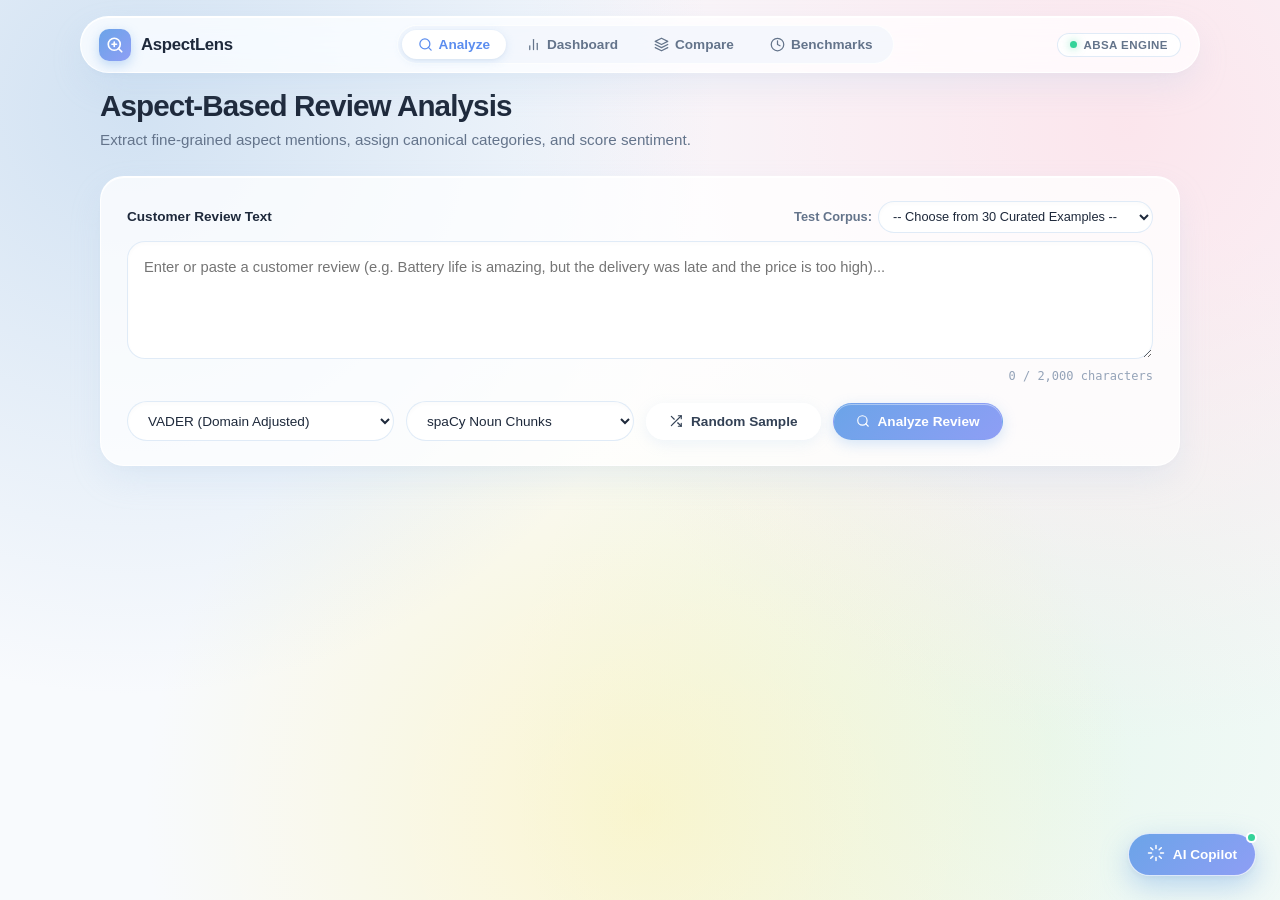
==== commit 93935932: "feat: pastel glassmorphic UI overhaul, remove page 5, zero emojis, mac floating dock" ====
--- a/frontend/index.html
+++ b/frontend/index.html
@@ -6,34 +6,66 @@
   <meta name="description" content="AspectLens — Aspect-Based Review Mining System (ABSA)">
   <title>AspectLens — Review Mining & Aspect Intelligence</title>
   <link rel="stylesheet" href="style.css">
-  <link rel="icon" href="data:image/svg+xml,<svg xmlns=%22http://www.w3.org/2000/svg%22 viewBox=%220 0 100 100%22><text y=%22.9em%22 font-size=%2290%22>🔍</text></svg>">
+  <link rel="icon" href="data:image/svg+xml,<svg xmlns='http://www.w3.org/2000/svg' viewBox='0 0 32 32'><rect width='32' height='32' rx='10' fill='%236BA4E8'/><circle cx='15' cy='15' r='7' stroke='white' stroke-width='2.5' fill='none'/><line x1='20' y1='20' x2='26' y2='26' stroke='white' stroke-width='2.5' stroke-linecap='round'/></svg>">
 </head>
 <body>
   <!-- Accessibility Skip Link -->
   <a href="#main-content" class="skip-link">Skip to main content</a>
 
-  <!-- App Header & Navigation -->
+  <!-- App Header & Floating Glass Dock -->
   <header class="app-header">
     <div class="header-container">
       <a href="#/analyze" class="brand" aria-label="AspectLens Home">
-        <span class="brand-icon">🔍</span>
-        <span>AspectLens</span>
+        <span class="brand-mark">
+          <svg width="18" height="18" viewBox="0 0 24 24" fill="none" stroke="currentColor" stroke-width="2.2" stroke-linecap="round" stroke-linejoin="round">
+            <circle cx="11" cy="11" r="8"></circle>
+            <line x1="21" y1="21" x2="16.65" y2="16.65"></line>
+            <line x1="11" y1="8" x2="11" y2="14"></line>
+            <line x1="8" y1="11" x2="14" y2="11"></line>
+          </svg>
+        </span>
+        <span class="brand-text">AspectLens</span>
       </a>
 
-      <!-- 5 Main Navigation Tabs -->
+      <!-- 4 Core Navigation Tabs -->
       <nav class="app-nav" aria-label="Main Navigation">
-        <a href="#/analyze" class="nav-link active" id="nav-analyze" aria-controls="page-analyze">Analyze</a>
-        <a href="#/dashboard" class="nav-link" id="nav-dashboard" aria-controls="page-dashboard">Product Dashboard</a>
-        <a href="#/compare" class="nav-link" id="nav-compare" aria-controls="page-compare">Compare</a>
-        <a href="#/evaluation" class="nav-link" id="nav-evaluation" aria-controls="page-evaluation">Evaluation</a>
-        <a href="#/about" class="nav-link" id="nav-about" aria-controls="page-about">About</a>
+        <a href="#/analyze" class="nav-link active" id="nav-analyze" aria-controls="page-analyze">
+          <svg class="nav-icon" width="15" height="15" viewBox="0 0 24 24" fill="none" stroke="currentColor" stroke-width="2" stroke-linecap="round" stroke-linejoin="round">
+            <circle cx="11" cy="11" r="8"></circle>
+            <line x1="21" y1="21" x2="16.65" y2="16.65"></line>
+          </svg>
+          <span>Analyze</span>
+        </a>
+        <a href="#/dashboard" class="nav-link" id="nav-dashboard" aria-controls="page-dashboard">
+          <svg class="nav-icon" width="15" height="15" viewBox="0 0 24 24" fill="none" stroke="currentColor" stroke-width="2" stroke-linecap="round" stroke-linejoin="round">
+            <line x1="18" y1="20" x2="18" y2="10"></line>
+            <line x1="12" y1="20" x2="12" y2="4"></line>
+            <line x1="6" y1="20" x2="6" y2="14"></line>
+          </svg>
+          <span>Dashboard</span>
+        </a>
+        <a href="#/compare" class="nav-link" id="nav-compare" aria-controls="page-compare">
+          <svg class="nav-icon" width="15" height="15" viewBox="0 0 24 24" fill="none" stroke="currentColor" stroke-width="2" stroke-linecap="round" stroke-linejoin="round">
+            <polygon points="12 2 2 7 12 12 22 7 12 2"></polygon>
+            <polyline points="2 17 12 22 22 17"></polyline>
+            <polyline points="2 12 12 17 22 12"></polyline>
+          </svg>
+          <span>Compare</span>
+        </a>
+        <a href="#/evaluation" class="nav-link" id="nav-evaluation" aria-controls="page-evaluation">
+          <svg class="nav-icon" width="15" height="15" viewBox="0 0 24 24" fill="none" stroke="currentColor" stroke-width="2" stroke-linecap="round" stroke-linejoin="round">
+            <circle cx="12" cy="12" r="10"></circle>
+            <polyline points="12 6 12 12 16 14"></polyline>
+          </svg>
+          <span>Benchmarks</span>
+        </a>
       </nav>
 
-      <!-- Theme Switcher -->
-      <button id="theme-toggle" class="theme-toggle-btn" aria-label="Toggle theme">
-        <span id="theme-icon">🌓</span>
-        <span id="theme-label">Theme</span>
-      </button>
+      <!-- Clean Status Indicator / Tag -->
+      <div class="header-badge">
+        <span class="live-dot"></span>
+        <span class="live-label">ABSA Engine</span>
+      </div>
     </div>
   </header>
 
@@ -58,9 +90,9 @@
             <div style="display: flex; justify-content: space-between; align-items: center; flex-wrap: wrap; gap: 8px; margin-bottom: 8px;">
               <label for="review-input" style="margin-bottom: 0;">Customer Review Text</label>
               <div style="display: flex; align-items: center; gap: 6px;">
-                <label for="example-select" style="font-size: 0.8rem; color: var(--text-muted); margin-bottom: 0;">📚 Test Library:</label>
-                <select id="example-select" class="input-select" style="font-size: 0.8rem; height: 32px; padding: 2px 8px; max-width: 290px;">
-                  <option value="">-- Choose from 30 Curated Examples --</option>
+                <label for="example-select" style="font-size: 0.8rem; color: var(--text-muted); margin-bottom: 0;">Test Corpus:</label>
+                <select id="example-select" class="input-select" style="font-size: 0.8rem; height: 32px; padding: 2px 10px; max-width: 290px;">
+                  <option value="">Choose Curated Example...</option>
                 </select>
               </div>
             </div>
@@ -68,7 +100,7 @@
               id="review-input" 
               class="input-textarea" 
               rows="4" 
-              placeholder="Enter or paste a product review here (e.g. Battery life is amazing, but the delivery was late and the price is too high.)..."
+              placeholder="Enter or paste a customer review (e.g. Battery life is amazing, but the delivery was late and the price is too high)..."
               maxlength="2000"
               required
             ></textarea>
@@ -76,7 +108,7 @@
               <span id="char-count">0</span> / 2,000 characters
             </div>
             <!-- Recommended Model Pairing Notice -->
-            <div id="example-recommendation-badge" style="display: none; margin-top: 8px; font-size: 0.8rem; background: var(--surface-alt); border-left: 3px solid var(--primary); padding: 8px 12px; border-radius: var(--radius-sm); color: var(--text);"></div>
+            <div id="example-recommendation-badge" style="display: none; margin-top: 10px; font-size: 0.8rem; background: rgba(255, 255, 255, 0.85); border-left: 3px solid #6BA4E8; padding: 10px 14px; border-radius: 12px; color: var(--text); box-shadow: 0 4px 14px rgba(167, 199, 231, 0.15);"></div>
           </div>
 
           <div class="controls-row">
@@ -85,7 +117,7 @@
               <select id="scorer-select" class="input-select" title="Choose Sentiment Scorer">
                 <option value="vader" selected>VADER (Domain Adjusted)</option>
                 <option value="transformer">Twitter RoBERTa (Neural)</option>
-                <option value="finetuned">Fine-Tuned ABSA (Stub)</option>
+                <option value="finetuned">Fine-Tuned ABSA (Cross-Encoder)</option>
               </select>
             </div>
 
@@ -99,11 +131,22 @@
             </div>
 
             <button type="button" id="btn-example" class="btn btn-secondary">
-              ⚡ Random Example
+              <svg width="14" height="14" viewBox="0 0 24 24" fill="none" stroke="currentColor" stroke-width="2" stroke-linecap="round" stroke-linejoin="round">
+                <polyline points="16 3 21 3 21 8"></polyline>
+                <line x1="4" y1="20" x2="21" y2="3"></line>
+                <polyline points="21 16 21 21 16 21"></polyline>
+                <line x1="15" y1="15" x2="21" y2="21"></line>
+                <line x1="4" y1="4" x2="9" y2="9"></line>
+              </svg>
+              <span>Random Sample</span>
             </button>
 
             <button type="submit" id="btn-analyze" class="btn btn-primary">
-              🔍 Analyze Review
+              <svg width="14" height="14" viewBox="0 0 24 24" fill="none" stroke="currentColor" stroke-width="2" stroke-linecap="round" stroke-linejoin="round">
+                <circle cx="11" cy="11" r="8"></circle>
+                <line x1="21" y1="21" x2="16.65" y2="16.65"></line>
+              </svg>
+              <span>Analyze Review</span>
             </button>
           </div>
         </form>
@@ -160,7 +203,12 @@
             </select>
           </div>
           <button type="button" id="btn-refresh-dashboard" class="btn btn-secondary" style="margin-top: 22px;">
-            🔄 Refresh
+            <svg width="14" height="14" viewBox="0 0 24 24" fill="none" stroke="currentColor" stroke-width="2" stroke-linecap="round" stroke-linejoin="round">
+              <path d="M23 4v6h-6"></path>
+              <path d="M1 20v-6h6"></path>
+              <path d="M3.51 9a9 9 0 0 1 14.85-3.36L23 10M1 14l4.64 4.36A9 9 0 0 0 20.49 15"></path>
+            </svg>
+            <span>Refresh</span>
           </button>
         </div>
       </div>
@@ -252,14 +300,20 @@
 
         <div class="snippets-grid">
           <div>
-            <h3 style="font-size: 0.95rem; color: var(--pos); display: flex; align-items: center; gap: 6px; margin: 0 0 12px;">
-              <span>▲</span> Top Positive Snippets
+            <h3 style="font-size: 0.95rem; color: #22844E; display: flex; align-items: center; gap: 6px; margin: 0 0 12px;">
+              <svg width="14" height="14" viewBox="0 0 24 24" fill="none" stroke="currentColor" stroke-width="2.5" stroke-linecap="round" stroke-linejoin="round">
+                <polyline points="18 15 12 9 6 15"></polyline>
+              </svg>
+              <span>Top Positive Snippets</span>
             </h3>
             <div id="positive-snippets-list"></div>
           </div>
           <div>
-            <h3 style="font-size: 0.95rem; color: var(--neg); display: flex; align-items: center; gap: 6px; margin: 0 0 12px;">
-              <span>▼</span> Top Negative Snippets
+            <h3 style="font-size: 0.95rem; color: #C73546; display: flex; align-items: center; gap: 6px; margin: 0 0 12px;">
+              <svg width="14" height="14" viewBox="0 0 24 24" fill="none" stroke="currentColor" stroke-width="2.5" stroke-linecap="round" stroke-linejoin="round">
+                <polyline points="6 9 12 15 18 9"></polyline>
+              </svg>
+              <span>Top Negative Snippets</span>
             </h3>
             <div id="negative-snippets-list"></div>
           </div>
@@ -287,7 +341,12 @@
             <select id="compare-product-b" class="input-select" style="width: 100%;"></select>
           </div>
           <button type="button" id="btn-run-compare" class="btn btn-primary" style="margin-top: 22px;">
-            ⚖️ Compare Products
+            <svg width="14" height="14" viewBox="0 0 24 24" fill="none" stroke="currentColor" stroke-width="2" stroke-linecap="round" stroke-linejoin="round">
+              <line x1="18" y1="20" x2="18" y2="4"></line>
+              <line x1="6" y1="20" x2="6" y2="4"></line>
+              <line x1="12" y1="20" x2="12" y2="4"></line>
+            </svg>
+            <span>Compare Products</span>
           </button>
         </div>
       </div>
@@ -311,7 +370,10 @@
                 Show All Aspects
               </button>
               <button type="button" id="compare-ai-assist-btn" class="btn btn-primary" style="font-size: 0.8rem; height: 32px; padding: 4px 10px;">
-                ✨ Ask AI to Compare
+                <svg width="13" height="13" viewBox="0 0 24 24" fill="none" stroke="currentColor" stroke-width="2" stroke-linecap="round" stroke-linejoin="round">
+                  <path d="M12 2v4m0 12v4M4.93 4.93l2.83 2.83m8.48 8.48l2.83 2.83M2 12h4m12 0h4M4.93 19.07l2.83-2.83m8.48-8.48l2.83-2.83"></path>
+                </svg>
+                <span>Ask Copilot</span>
               </button>
             </div>
           </div>
@@ -348,90 +410,6 @@
       <div id="evaluation-content-box"></div>
     </section>
 
-    <!-- ===================================================================
-         Page 5: About & Architecture
-         =================================================================== -->
-    <section id="page-about" class="page-view" aria-labelledby="heading-about">
-      <div class="page-header">
-        <h1 id="heading-about">About AspectLens</h1>
-        <p>Full-stack aspect-based sentiment analysis system designed for university NLP research and real-world review mining.</p>
-      </div>
-
-      <div class="card">
-        <div class="card-title">End-to-End NLP Pipeline Architecture</div>
-        <p style="font-size: 0.9rem; color: var(--text-muted); margin-bottom: 20px;">
-          The system implements a modular six-stage pipeline directly aligning with core Natural Language Processing curriculum units:
-        </p>
-
-        <div class="syllabus-card">
-          <div class="syllabus-unit">Unit 1 · Text Normalization & Sanitization</div>
-          <div class="syllabus-title">1. Preprocessing, PII Stripping & Offset Preservation</div>
-          <p class="syllabus-desc">
-            Cleans HTML, expands common contractions, and strips personally identifiable information (emails, phone numbers, URLs).
-            Crucially maintains exact character offset mappings to the display text so frontend UI highlights can mark spans cleanly without text drift.
-          </p>
-        </div>
-
-        <div class="syllabus-card">
-          <div class="syllabus-unit">Unit 2 · Part-of-Speech Tagging & Chunking</div>
-          <div class="syllabus-title">2. Aspect Candidate Extraction</div>
-          <p class="syllabus-desc">
-            Provides three switchable extractors: (1) NLTK Regexp chunker with grammar <code>NP: {&lt;DT&gt;?&lt;JJ&gt;*&lt;NN.*&gt;+}</code>,
-            (2) spaCy noun chunk parser, and (3) Syntactic dependency rules (copular predicates, adjectival modifiers).
-            Filters out pronouns and generic nouns (e.g. <em>thing, product, item, bit, stuff</em>).
-          </p>
-        </div>
-
-        <div class="syllabus-card">
-          <div class="syllabus-unit">Unit 3 · Distributional Semantics & Taxonomies</div>
-          <div class="syllabus-title">3. Aspect Canonical Grouping</div>
-          <p class="syllabus-desc">
-            Unifies heterogeneous candidate variants (e.g. <em>cost, value, price point</em>) into 11 locked-in canonical categories
-            using a prioritized cascade: (1) Domain Seed Lexicon (wins conflicts), (2) WordNet primary sense hypernyms/synonyms,
-            and (3) all-MiniLM-L6-v2 centroid cosine similarity with Agglomerative Clustering.
-          </p>
-        </div>
-
-        <div class="syllabus-card">
-          <div class="syllabus-unit">Unit 4 · Syntactic & Dependency Parsing</div>
-          <div class="syllabus-title">4. Clause-Scoped Opinion Association</div>
-          <p class="syllabus-desc">
-            Associates evaluative words with aspects using syntactic dependency arcs first, with a fallback window of ≤ 5 tokens.
-            Splits sentences at contrast conjunctions (<em>but, however, although, though, yet</em>) and guarantees opinions never link across contrast boundaries.
-            Explicitly captures negation (<em>not good, never worked</em>) and intensifiers (<em>too high, very fast</em>).
-          </p>
-        </div>
-
-        <div class="syllabus-card">
-          <div class="syllabus-unit">Unit 5 · Sentiment Lexicons & Pretrained Transformers</div>
-          <div class="syllabus-title">5. Sentiment Scoring Interface</div>
-          <p class="syllabus-desc">
-            Behind a unified Scorer Protocol, supports: (1) Domain-adapted VADER with phrase rules, (2) Twitter RoBERTa sequence classification
-            applied directly to the aspect's clause, and (3) Fine-tuned ABSA cross-encoder stub.
-            Rule 6 enforcement: if no opinion word is found, strictly returns neutral with low confidence (0.30) without guessing.
-          </p>
-        </div>
-
-        <div class="syllabus-card">
-          <div class="syllabus-unit">Unit 6 · Information Extraction & Aggregation</div>
-          <div class="syllabus-title">6. Storage, Trends & Side-by-Side Analytics</div>
-          <p class="syllabus-desc">
-            Persists aspect mentions in SQLite with foreign key integrity. Computes mention volume alongside positive/negative percentages,
-            chronological monthly trajectories, top representative snippets, and competitive delta analysis.
-          </p>
-        </div>
-      </div>
-
-      <!-- Ethics & Limitations Card -->
-      <div class="card">
-        <div class="card-title">System Limitations & Ethical Disclosures</div>
-        <ul style="font-size: 0.9rem; color: var(--text-muted); padding-left: 20px; line-height: 1.7;">
-          <li><strong>Review Verification:</strong> AspectLens processes and summarizes text provided by users or imported datasets. It does not authenticate whether an online review is genuine, incentivized, or synthetic.</li>
-          <li><strong>Domain Sensitivity:</strong> Models evaluated on electronics (laptops/phones) may experience performance shifts when applied to other domains (e.g. restaurants or healthcare).</li>
-          <li><strong>Statistical Caution:</strong> Low-frequency aspect categories (e.g. &lt; 5 mentions) must be interpreted with caution. AspectLens always presents raw mention counts alongside percentages to prevent deceptive ratios.</li>
-          <li><strong>Privacy First:</strong> No reviewer names, emails, phone numbers, or account IDs are stored in the database.</li>
-        </ul>
-      </div>
     </section>
 
   </main>
@@ -441,7 +419,11 @@
        =================================================================== -->
   <!-- Floating Launcher Button -->
   <button type="button" id="ai-chat-launcher" class="ai-launcher-btn" aria-label="Open AI Assistant" title="Open AspectLens AI Copilot">
-    <span class="ai-launcher-icon">✨</span>
+    <span class="ai-launcher-icon">
+      <svg width="18" height="18" viewBox="0 0 24 24" fill="none" stroke="currentColor" stroke-width="2" stroke-linecap="round" stroke-linejoin="round">
+        <path d="M12 2v4m0 12v4M4.93 4.93l2.83 2.83m8.48 8.48l2.83 2.83M2 12h4m12 0h4M4.93 19.07l2.83-2.83m8.48-8.48l2.83-2.83"></path>
+      </svg>
+    </span>
     <span class="ai-launcher-label">AI Copilot</span>
     <span class="ai-launcher-pulse"></span>
   </button>
@@ -454,25 +436,31 @@
           <span class="ai-header-dot"></span>
           <strong>AspectLens AI Copilot</strong>
         </div>
-        <div class="ai-header-sub" id="ai-context-indicator">Context: Analyze Tab</div>
+        <div class="ai-header-sub" id="ai-context-indicator">Context: Analyze Review</div>
       </div>
       
       <div class="ai-header-actions">
         <!-- Engine Switcher -->
         <select id="ai-model-select" class="ai-model-select" title="Switch AI Engine">
-          <option value="local">⚡ Local Engine (Free/Offline)</option>
-          <option value="gemini">🌟 Google Gemini (1.5 Flash)</option>
-          <option value="groq">🚀 Groq (Llama 3.3 70B)</option>
+          <option value="local">Local Synthesizer</option>
+          <option value="gemini">Google Gemini 1.5</option>
+          <option value="groq">Groq Llama 3.3</option>
         </select>
 
         <!-- Settings Button -->
         <button type="button" id="ai-settings-toggle" class="ai-btn-icon" title="API Keys & Settings" aria-label="API Settings">
-          ⚙️
+          <svg width="15" height="15" viewBox="0 0 24 24" fill="none" stroke="currentColor" stroke-width="2" stroke-linecap="round" stroke-linejoin="round">
+            <circle cx="12" cy="12" r="3"></circle>
+            <path d="M19.4 15a1.65 1.65 0 0 0 .33 1.82l.06.06a2 2 0 0 1 0 2.83 2 2 0 0 1-2.83 0l-.06-.06a1.65 1.65 0 0 0-1.82-.33 1.65 1.65 0 0 0-1 1.51V21a2 2 0 0 1-2 2 2 2 0 0 1-2-2v-.09A1.65 1.65 0 0 0 9 19.4a1.65 1.65 0 0 0-1.82.33l-.06.06a2 2 0 0 1-2.83 0 2 2 0 0 1 0-2.83l.06-.06a1.65 1.65 0 0 0 .33-1.82 1.65 1.65 0 0 0-1.51-1H3a2 2 0 0 1-2-2 2 2 0 0 1 2-2h.09A1.65 1.65 0 0 0 4.6 9a1.65 1.65 0 0 0-.33-1.82l-.06-.06a2 2 0 0 1 0-2.83 2 2 0 0 1 2.83 0l.06.06a1.65 1.65 0 0 0 1.82.33H9a1.65 1.65 0 0 0 1-1.51V3a2 2 0 0 1 2-2 2 2 0 0 1 2 2v.09a1.65 1.65 0 0 0 1 1.51 1.65 1.65 0 0 0 1.82-.33l.06-.06a2 2 0 0 1 2.83 0 2 2 0 0 1 0 2.83l-.06.06a1.65 1.65 0 0 0-.33 1.82V9a1.65 1.65 0 0 0 1.51 1H21a2 2 0 0 1 2 2 2 2 0 0 1-2 2h-.09a1.65 1.65 0 0 0-1.51 1z"></path>
+          </svg>
         </button>
 
         <!-- Close Drawer Button -->
         <button type="button" id="ai-chat-close" class="ai-btn-icon" title="Minimize Chat" aria-label="Minimize Chat">
-          ✕
+          <svg width="15" height="15" viewBox="0 0 24 24" fill="none" stroke="currentColor" stroke-width="2" stroke-linecap="round" stroke-linejoin="round">
+            <line x1="18" y1="6" x2="6" y2="18"></line>
+            <line x1="6" y1="6" x2="18" y2="18"></line>
+          </svg>
         </button>
       </div>
     </div>
@@ -480,9 +468,9 @@
     <!-- Collapsible Settings Panel -->
     <div id="ai-settings-panel" class="ai-settings-panel" style="display: none;">
       <div class="ai-settings-header">
-        <h4 style="margin: 0 0 4px; font-size: 0.95rem;">⚙️ AI Engine Keys & Preferences</h4>
+        <h4 style="margin: 0 0 4px; font-size: 0.95rem;">AI Engine Configuration</h4>
         <p style="margin: 0; font-size: 0.8rem; color: var(--text-muted);">
-          Keys are stored strictly in your browser (<code>localStorage</code>) and are never sent to external servers or committed to any repository.
+          Keys are stored locally in your browser storage (<code>localStorage</code>) and are never uploaded or committed.
         </p>
       </div>
 
@@ -493,7 +481,7 @@
         </label>
         <input type="password" id="key-gemini" class="input-text" style="font-size: 0.85rem; padding: 6px 10px; width: 100%; box-sizing: border-box;" placeholder="AIzaSy..." autocomplete="off">
         <div class="ai-key-help">
-          <a href="https://aistudio.google.com/app/apikey" target="_blank" rel="noopener noreferrer">Get free Gemini API key from Google AI Studio ↗</a>
+          <a href="https://aistudio.google.com/app/apikey" target="_blank" rel="noopener noreferrer">Get free Gemini API key from Google AI Studio</a>
         </div>
       </div>
 
@@ -504,21 +492,34 @@
         </label>
         <input type="password" id="key-groq" class="input-text" style="font-size: 0.85rem; padding: 6px 10px; width: 100%; box-sizing: border-box;" placeholder="gsk_..." autocomplete="off">
         <div class="ai-key-help">
-          <a href="https://console.groq.com/keys" target="_blank" rel="noopener noreferrer">Get free Groq API key from Groq Console ↗</a>
+          <a href="https://console.groq.com/keys" target="_blank" rel="noopener noreferrer">Get free Groq API key from Groq Console</a>
         </div>
       </div>
 
       <div class="ai-settings-checkbox">
         <label style="display: flex; align-items: flex-start; gap: 8px; font-size: 0.8rem; color: var(--text-muted); cursor: pointer;">
           <input type="checkbox" id="ai-auto-failover" checked style="margin-top: 2px;">
-          <span>Automatic Failover: If quota (429) or error occurs, fall back automatically to available key or Local Engine</span>
+          <span>Automatic Failover: If quota or rate limit is reached, smoothly fall back to available engine</span>
         </label>
       </div>
 
       <div class="ai-settings-actions">
-        <button type="button" id="btn-save-keys" class="btn btn-primary" style="font-size: 0.8rem; height: 32px; padding: 4px 12px;">💾 Save Keys</button>
-        <button type="button" id="btn-clear-keys" class="btn btn-secondary" style="font-size: 0.8rem; height: 32px; padding: 4px 12px;">🗑️ Clear Keys</button>
-        <button type="button" id="btn-close-settings" class="btn btn-secondary" style="font-size: 0.8rem; height: 32px; padding: 4px 12px; margin-left: auto;">Close</button>
+        <button type="button" id="btn-save-keys" class="btn btn-primary" style="font-size: 0.8rem; height: 32px; padding: 4px 14px;">
+          <svg width="13" height="13" viewBox="0 0 24 24" fill="none" stroke="currentColor" stroke-width="2" stroke-linecap="round" stroke-linejoin="round">
+            <path d="M19 21H5a2 2 0 0 1-2-2V5a2 2 0 0 1 2-2h11l5 5v11a2 2 0 0 1-2 2z"></path>
+            <polyline points="17 21 17 13 7 13 7 21"></polyline>
+            <polyline points="7 3 7 8 15 8"></polyline>
+          </svg>
+          <span>Save Keys</span>
+        </button>
+        <button type="button" id="btn-clear-keys" class="btn btn-secondary" style="font-size: 0.8rem; height: 32px; padding: 4px 14px;">
+          <svg width="13" height="13" viewBox="0 0 24 24" fill="none" stroke="currentColor" stroke-width="2" stroke-linecap="round" stroke-linejoin="round">
+            <polyline points="3 6 5 6 21 6"></polyline>
+            <path d="M19 6v14a2 2 0 0 1-2 2H7a2 2 0 0 1-2-2V6m3 0V4a2 2 0 0 1 2-2h4a2 2 0 0 1 2 2v2"></path>
+          </svg>
+          <span>Clear</span>
+        </button>
+        <button type="button" id="btn-close-settings" class="btn btn-secondary" style="font-size: 0.8rem; height: 32px; padding: 4px 14px; margin-left: auto;">Close</button>
       </div>
     </div>
 
@@ -531,13 +532,16 @@
     <!-- Input Footer -->
     <div class="ai-drawer-footer">
       <div class="ai-input-row">
-        <textarea id="ai-chat-input" class="ai-textarea" rows="1" placeholder="Ask anything about aspects, products, or reviews..."></textarea>
+        <textarea id="ai-chat-input" class="ai-textarea" rows="1" placeholder="Ask about aspect sentiment, comparative deltas, or review text..."></textarea>
         <button type="button" id="ai-chat-send" class="ai-send-btn" title="Send Question" aria-label="Send">
-          ➤
+          <svg width="15" height="15" viewBox="0 0 24 24" fill="none" stroke="currentColor" stroke-width="2" stroke-linecap="round" stroke-linejoin="round">
+            <line x1="22" y1="2" x2="11" y2="13"></line>
+            <polygon points="22 2 15 22 11 13 2 9 22 2"></polygon>
+          </svg>
         </button>
       </div>
       <div class="ai-footer-status">
-        <span id="ai-active-model-name">Engine: ⚡ Local Rule Synthesizer</span>
+        <span id="ai-active-model-name">Engine: Local Synthesizer</span>
         <span class="ai-footer-hint">Shift+Enter for newline</span>
       </div>
     </div>
--- a/frontend/style.css
+++ b/frontend/style.css
@@ -1,172 +1,168 @@
 /* =====================================================================
-   AspectLens Design System — CSS Custom Properties & Styles
-   Follows DESIGN_SYSTEM.md strictly:
-   - Clarity over decoration, data is the hero
-   - Sentiment is never color-only (paired with icons)
-   - Mention counts always beside percentages
-   - High-contrast, keyboard-accessible, responsive (640px / 960px)
+   AspectLens — Luminous Pastel Glassmorphism & Soft UI Neumorphism
+   Designed for High-End Portfolio & Resume Showcases:
+   - Zero Emojis (Minimalist Geometric Vector SVG Iconography)
+   - Pastel Atmosphere: Pastel Sky Blue, Blush Pink, Butter Yellow, Mint
+   - Milky Frosted Glass: High-blur translucency + pristine specular rims
+   - macOS Floating Glass Dock Navigation
+   - Soft UI Pill Controls & Recessed Glass Fields
    ===================================================================== */
 
 :root {
-  /* Surfaces & Borders */
-  --bg: #F7F8FA;
-  --surface: #FFFFFF;
-  --surface-alt: #F1F3F6;
-  --border: #E2E5EA;
-  --border-focus: #3B5BDB;
-
+  /* Pastel Accent Palette */
+  --pastel-blue: #6BA4E8;
+  --pastel-blue-light: #A7C7E7;
+  --pastel-blue-tint: #EBF3FC;
+  
+  --pastel-pink: #FFD1DC;
+  --pastel-pink-soft: #FFE8EE;
+  --pastel-coral: #E05260;
+
+  --pastel-yellow: #FFEE8C;
+  --pastel-yellow-soft: #FFF9D6;
+  --pastel-yellow-ink: #94720D;
+
+  --pastel-mint: #D4F4DD;
+  --pastel-mint-soft: #E4F9ED;
+  --pastel-mint-ink: #22844E;
+
+  --pastel-lavender: #E8E3FD;
+  --pastel-lavender-ink: #6D54B8;
+
+  /* Surfaces & Glass */
+  --bg: #F8FAFD;
+  --glass-surface: rgba(255, 255, 255, 0.76);
+  --glass-surface-alt: rgba(255, 255, 255, 0.62);
+  --glass-surface-solid: #FFFFFF;
+  --glass-border: rgba(255, 255, 255, 0.95);
+  --glass-border-subtle: rgba(167, 199, 231, 0.35);
+  
   /* Typography */
-  --text: #1B1F27;
-  --text-muted: #5B6472;
+  --text: #1E293B;
+  --text-muted: #64748B;
+  --text-light: #94A3B8;
   --text-inverse: #FFFFFF;
 
-  /* Brand */
-  --primary: #3B5BDB;
-  --primary-hover: #2F4AC0;
-  --primary-soft: #E7ECFF;
+  /* Brand / Primary */
+  --primary: #5B8DEF;
+  --primary-hover: #4878DC;
+  --primary-soft: #EBF3FC;
+  --primary-gradient: linear-gradient(135deg, #6BA4E8 0%, #8E9EF5 100%);
 
   /* Sentiment */
-  --pos: #1F8A4C;
-  --pos-soft: #E3F4EA;
-  --pos-border: #80C99E;
-  
-  --neg: #C92A2A;
-  --neg-soft: #FBE7E7;
-  --neg-border: #F39898;
-
-  --neu: #6B7280;
-  --neu-soft: #ECEEF1;
-  --neu-border: #C0C5CE;
-
-  /* Feedback & Focus */
-  --warn: #B7791F;
-  --focus: #3B5BDB;
-  --shadow: 0 1px 3px rgba(0, 0, 0, 0.06), 0 1px 2px rgba(0, 0, 0, 0.04);
-  --shadow-lg: 0 10px 15px -3px rgba(0, 0, 0, 0.08);
-
-  /* Layout */
-  --radius-sm: 6px;
-  --radius-md: 10px;
-  --radius-lg: 14px;
-  --max-width: 1100px;
-  --font-sans: system-ui, -apple-system, "Segoe UI", Roboto, sans-serif;
-  --font-mono: ui-monospace, Menlo, Consolas, monospace;
-}
-
-[data-theme="dark"] {
-  --bg: #0F1218;
-  --surface: #171B23;
-  --surface-alt: #202632;
-  --border: #2A303B;
-  --border-focus: #7C95FF;
-
-  --text: #EEF1F6;
-  --text-muted: #9AA3B2;
-  --text-inverse: #0F1218;
-
-  --primary: #7C95FF;
-  --primary-hover: #9AAEFF;
-  --primary-soft: #1E2542;
-
-  --pos: #4CC38A;
-  --pos-soft: #12301F;
-  --pos-border: #1E4E33;
-
-  --neg: #FF6B6B;
-  --neg-soft: #3A1717;
-  --neg-border: #5A2323;
-
-  --neu: #9AA3B2;
-  --neu-soft: #232832;
-  --neu-border: #353D4C;
-
-  --shadow: 0 1px 3px rgba(0, 0, 0, 0.3);
-  --shadow-lg: 0 10px 15px -3px rgba(0, 0, 0, 0.4);
-}
-
-@media (prefers-color-scheme: dark) {
-  :root:not([data-theme="light"]) {
-    --bg: #0F1218;
-    --surface: #171B23;
-    --surface-alt: #202632;
-    --border: #2A303B;
-    --border-focus: #7C95FF;
-
-    --text: #EEF1F6;
-    --text-muted: #9AA3B2;
-    --text-inverse: #0F1218;
-
-    --primary: #7C95FF;
-    --primary-hover: #9AAEFF;
-    --primary-soft: #1E2542;
-
-    --pos: #4CC38A;
-    --pos-soft: #12301F;
-    --pos-border: #1E4E33;
-
-    --neg: #FF6B6B;
-    --neg-soft: #3A1717;
-    --neg-border: #5A2323;
-
-    --neu: #9AA3B2;
-    --neu-soft: #232832;
-    --neu-border: #353D4C;
-
-    --shadow: 0 1px 3px rgba(0, 0, 0, 0.3);
-    --shadow-lg: 0 10px 15px -3px rgba(0, 0, 0, 0.4);
-  }
-}
-
-/* Reset & Base */
-*, *::before, *::after {
+  --pos: #22844E;
+  --pos-soft: #E4F9ED;
+  --pos-border: rgba(34, 132, 78, 0.2);
+
+  --neg: #C73546;
+  --neg-soft: #FFE8EC;
+  --neg-border: rgba(199, 53, 70, 0.2);
+
+  --neu: #94720D;
+  --neu-soft: #FFF8D6;
+  --neu-border: rgba(148, 114, 13, 0.2);
+
+  /* Shadows & Radius */
+  --radius-xs: 8px;
+  --radius-sm: 12px;
+  --radius-md: 18px;
+  --radius-lg: 24px;
+  --radius-pill: 9999px;
+
+  --shadow-glass: 0 14px 34px -4px rgba(167, 199, 231, 0.22), 0 4px 12px rgba(0, 0, 0, 0.02), inset 0 1px 0 #FFFFFF;
+  --shadow-glass-lg: 0 20px 48px -6px rgba(167, 199, 231, 0.3), 0 6px 16px rgba(0, 0, 0, 0.02), inset 0 1px 0 #FFFFFF;
+  --shadow-pill: 0 4px 14px rgba(107, 164, 232, 0.28);
+  --shadow-inset: inset 0 2px 4px rgba(0, 0, 0, 0.02);
+
+  --font-sans: -apple-system, BlinkMacSystemFont, "SF Pro Display", "SF Pro Text", "Inter", "Segoe UI", Roboto, sans-serif;
+  --font-mono: ui-monospace, SFMono-Regular, Menlo, Monaco, Consolas, monospace;
+}
+
+/* =====================================================================
+   Base & Atmospheric Pastel Watercolor Canvas
+   ===================================================================== */
+* {
   box-sizing: border-box;
 }
 
 body {
   margin: 0;
+  padding: 0;
   font-family: var(--font-sans);
+  color: var(--text);
   background-color: var(--bg);
-  color: var(--text);
-  line-height: 1.5;
+  background-image: 
+    radial-gradient(circle at 10% 12%, rgba(167, 199, 231, 0.48) 0%, transparent 42%),
+    radial-gradient(circle at 88% 14%, rgba(255, 209, 220, 0.5) 0%, transparent 45%),
+    radial-gradient(circle at 50% 90%, rgba(255, 238, 140, 0.4) 0%, transparent 48%),
+    radial-gradient(circle at 82% 82%, rgba(212, 244, 221, 0.42) 0%, transparent 42%);
+  background-attachment: fixed;
+  background-repeat: no-repeat;
+  background-size: cover;
+  min-height: 100vh;
   -webkit-font-smoothing: antialiased;
-}
-
-/* Accessibility: Skip to Content */
+  -moz-osx-font-smoothing: grayscale;
+}
+
+/* Skip link */
 .skip-link {
   position: absolute;
   top: -40px;
-  left: 10px;
+  left: 16px;
   background: var(--primary);
-  color: var(--text-inverse);
+  color: #FFFFFF;
   padding: 8px 16px;
-  z-index: 9999;
+  border-radius: var(--radius-pill);
+  z-index: 10000;
   text-decoration: none;
-  border-radius: var(--radius-sm);
   font-weight: 600;
   transition: top 0.2s ease;
 }
 .skip-link:focus {
-  top: 10px;
-}
-
-/* Header & Navigation */
+  top: 16px;
+}
+
+/* SR Only */
+.sr-only {
+  position: absolute;
+  width: 1px;
+  height: 1px;
+  padding: 0;
+  margin: -1px;
+  overflow: hidden;
+  clip: rect(0, 0, 0, 0);
+  white-space: nowrap;
+  border: 0;
+}
+
+/* =====================================================================
+   macOS Floating Glass Dock Navigation
+   ===================================================================== */
 .app-header {
   position: sticky;
-  top: 0;
-  background-color: var(--surface);
-  border-bottom: 1px solid var(--border);
-  z-index: 100;
-  box-shadow: var(--shadow);
+  top: 16px;
+  z-index: 500;
+  display: flex;
+  justify-content: center;
+  padding: 0 16px;
+  pointer-events: none;
 }
 
 .header-container {
-  max-width: var(--max-width);
-  margin: 0 auto;
-  padding: 0 16px;
+  pointer-events: auto;
   display: flex;
   align-items: center;
   justify-content: space-between;
-  height: 60px;
+  gap: 16px;
+  width: 100%;
+  max-width: 1120px;
+  padding: 8px 18px;
+  background: var(--glass-surface);
+  backdrop-filter: blur(28px) saturate(180%);
+  -webkit-backdrop-filter: blur(28px) saturate(180%);
+  border: 1.5px solid var(--glass-border);
+  border-radius: var(--radius-pill);
+  box-shadow: var(--shadow-glass);
 }
 
 .brand {
@@ -176,121 +172,162 @@
   text-decoration: none;
   color: var(--text);
   font-weight: 700;
-  font-size: 1.25rem;
-}
-
-.brand-icon {
-  width: 28px;
-  height: 28px;
-  border-radius: 6px;
-  background: var(--primary);
-  color: #fff;
+  font-size: 1.05rem;
+  letter-spacing: -0.02em;
+}
+
+.brand-mark {
+  width: 32px;
+  height: 32px;
+  border-radius: 10px;
+  background: var(--primary-gradient);
   display: flex;
   align-items: center;
   justify-content: center;
-  font-size: 1rem;
+  color: #FFFFFF;
+  box-shadow: 0 4px 12px rgba(107, 164, 232, 0.4);
+}
+
+.brand-text {
+  font-weight: 700;
+  letter-spacing: -0.02em;
 }
 
 .app-nav {
   display: flex;
+  align-items: center;
+  gap: 4px;
+  background: rgba(240, 244, 252, 0.65);
+  padding: 4px;
+  border-radius: var(--radius-pill);
+  border: 1px solid rgba(255, 255, 255, 0.85);
+}
+
+.nav-link {
+  display: flex;
+  align-items: center;
   gap: 6px;
-  overflow-x: auto;
-  padding: 4px 0;
-}
-
-.nav-link {
-  padding: 8px 14px;
-  color: var(--text-muted);
+  padding: 7px 16px;
+  border-radius: var(--radius-pill);
   text-decoration: none;
-  font-size: 0.9rem;
+  font-size: 0.85rem;
   font-weight: 600;
-  border-radius: var(--radius-sm);
-  transition: all 0.15s ease;
-  white-space: nowrap;
+  color: var(--text-muted);
+  transition: all 0.2s cubic-bezier(0.16, 1, 0.3, 1);
 }
 
 .nav-link:hover {
   color: var(--text);
-  background-color: var(--surface-alt);
+  background: rgba(255, 255, 255, 0.65);
 }
 
 .nav-link.active {
+  background: #FFFFFF;
   color: var(--primary);
-  background-color: var(--primary-soft);
-}
-
-.theme-toggle-btn {
-  background: transparent;
-  border: 1px solid var(--border);
-  color: var(--text);
-  padding: 6px 10px;
-  border-radius: var(--radius-sm);
-  cursor: pointer;
+  box-shadow: 0 2px 10px rgba(107, 164, 232, 0.2), 0 1px 3px rgba(0, 0, 0, 0.04);
+}
+
+.header-badge {
   display: flex;
   align-items: center;
   gap: 6px;
-  font-size: 0.85rem;
-  transition: all 0.15s ease;
-}
-.theme-toggle-btn:hover {
-  background: var(--surface-alt);
-}
-
-/* Main Container */
+  background: rgba(255, 255, 255, 0.85);
+  border: 1px solid var(--glass-border-subtle);
+  padding: 5px 12px;
+  border-radius: var(--radius-pill);
+}
+
+.live-dot {
+  width: 7px;
+  height: 7px;
+  border-radius: 50%;
+  background-color: #34D399;
+  box-shadow: 0 0 8px rgba(52, 211, 153, 0.6);
+}
+
+.live-label {
+  font-size: 0.72rem;
+  font-weight: 700;
+  color: var(--text-muted);
+  letter-spacing: 0.04em;
+  text-transform: uppercase;
+}
+
+/* =====================================================================
+   Main Layout & Spatial Typography
+   ===================================================================== */
 .main-wrapper {
-  max-width: var(--max-width);
-  margin: 24px auto 48px;
-  padding: 0 16px;
-}
-
-/* Page Views */
+  max-width: 1120px;
+  margin: 32px auto 80px;
+  padding: 0 20px;
+}
+
 .page-view {
   display: none;
 }
 .page-view.active {
   display: block;
-}
-
-/* Page Titles */
+  animation: fadeIn 0.25s cubic-bezier(0.16, 1, 0.3, 1);
+}
+@keyframes fadeIn {
+  from { opacity: 0; transform: translateY(8px); }
+  to { opacity: 1; transform: translateY(0); }
+}
+
 .page-header {
   margin-bottom: 24px;
 }
 .page-header h1 {
-  font-size: 1.75rem;
+  font-size: 1.85rem;
+  font-weight: 700;
+  letter-spacing: -0.03em;
+  color: var(--text);
   margin: 0 0 6px;
+}
+.page-header p {
+  font-size: 0.95rem;
+  color: var(--text-muted);
+  margin: 0;
+  line-height: 1.5;
+}
+
+/* =====================================================================
+   Milky Frosted Glass Cards (The Hero Material)
+   ===================================================================== */
+.card {
+  background: var(--glass-surface);
+  backdrop-filter: blur(28px) saturate(160%);
+  -webkit-backdrop-filter: blur(28px) saturate(160%);
+  border: 1.5px solid var(--glass-border);
+  border-radius: var(--radius-lg);
+  padding: 24px 26px;
+  box-shadow: var(--shadow-glass);
+  margin-bottom: 24px;
+  transition: transform 0.2s cubic-bezier(0.16, 1, 0.3, 1), box-shadow 0.2s ease;
+}
+
+.card:hover {
+  box-shadow: var(--shadow-glass-lg);
+}
+
+.card-title {
+  font-size: 1.05rem;
   font-weight: 700;
-  color: var(--text);
-}
-.page-header p {
-  margin: 0;
-  color: var(--text-muted);
-  font-size: 0.95rem;
-}
-
-/* Cards & Surfaces */
-.card {
-  background-color: var(--surface);
-  border: 1px solid var(--border);
-  border-radius: var(--radius-lg);
-  padding: 24px;
-  box-shadow: var(--shadow);
-  margin-bottom: 24px;
-}
-
-.card-title {
-  font-size: 1.15rem;
-  font-weight: 600;
-  margin: 0 0 16px;
-  color: var(--text);
+  letter-spacing: -0.02em;
+  color: var(--text);
+  margin-bottom: 14px;
   display: flex;
   align-items: center;
   justify-content: space-between;
 }
 
-/* Forms & Inputs */
+/* =====================================================================
+   Form Controls, Inputs, & Yolk Soft UI Elements
+   ===================================================================== */
 .form-group {
-  margin-bottom: 16px;
-}
+  margin-bottom: 18px;
+}
+
 .form-group label {
   display: block;
   font-size: 0.85rem;
@@ -301,479 +338,382 @@
 
 .input-textarea {
   width: 100%;
-  min-height: 120px;
-  padding: 12px;
+  border-radius: var(--radius-md);
+  border: 1.5px solid var(--glass-border-subtle);
+  background: rgba(255, 255, 255, 0.88);
+  backdrop-filter: blur(16px);
+  padding: 14px 16px;
   font-family: inherit;
-  font-size: 0.95rem;
-  background-color: var(--surface);
-  color: var(--text);
-  border: 1px solid var(--border);
-  border-radius: var(--radius-sm);
+  font-size: 0.92rem;
+  line-height: 1.5;
+  color: var(--text);
+  box-shadow: var(--shadow-inset);
   resize: vertical;
-  line-height: 1.5;
-  transition: border-color 0.15s ease;
-}
-.input-textarea:focus, .input-select:focus {
+  transition: all 0.2s ease;
+  box-sizing: border-box;
+}
+
+.input-textarea:focus {
   outline: none;
-  border-color: var(--border-focus);
-  box-shadow: 0 0 0 2px var(--primary-soft);
+  background: #FFFFFF;
+  border-color: var(--pastel-blue);
+  box-shadow: 0 0 0 4px rgba(107, 164, 232, 0.2), var(--shadow-inset);
+}
+
+.input-select {
+  border-radius: var(--radius-pill);
+  border: 1.5px solid var(--glass-border-subtle);
+  background: rgba(255, 255, 255, 0.9);
+  backdrop-filter: blur(12px);
+  padding: 8px 16px;
+  font-family: inherit;
+  font-size: 0.85rem;
+  font-weight: 500;
+  color: var(--text);
+  height: 40px;
+  cursor: pointer;
+  box-shadow: var(--shadow-inset);
+  transition: all 0.2s ease;
+  box-sizing: border-box;
+}
+
+.input-select:focus {
+  outline: none;
+  background: #FFFFFF;
+  border-color: var(--pastel-blue);
+  box-shadow: 0 0 0 4px rgba(107, 164, 232, 0.2);
 }
 
 .char-counter {
-  display: flex;
-  justify-content: flex-end;
   font-size: 0.75rem;
-  color: var(--text-muted);
-  margin-top: 4px;
+  color: var(--text-light);
+  text-align: right;
+  margin-top: 6px;
+  font-family: var(--font-mono);
 }
 
 .controls-row {
   display: flex;
+  align-items: center;
   flex-wrap: wrap;
-  align-items: center;
   gap: 12px;
-  margin-top: 16px;
-}
-
-.input-select {
-  padding: 9px 12px;
-  font-size: 0.9rem;
-  background-color: var(--surface);
-  color: var(--text);
-  border: 1px solid var(--border);
-  border-radius: var(--radius-sm);
-  cursor: pointer;
-  min-height: 40px;
-}
-
-/* Buttons */
+  margin-top: 14px;
+}
+
+/* Soft Pill Buttons */
 .btn {
   display: inline-flex;
   align-items: center;
   justify-content: center;
-  gap: 6px;
-  padding: 9px 18px;
-  font-size: 0.9rem;
+  gap: 8px;
+  font-family: inherit;
+  font-size: 0.85rem;
   font-weight: 600;
+  padding: 10px 22px;
+  border-radius: var(--radius-pill);
+  border: 1px solid transparent;
+  cursor: pointer;
+  transition: all 0.2s cubic-bezier(0.16, 1, 0.3, 1);
+  box-sizing: border-box;
+  text-decoration: none;
+  white-space: nowrap;
+}
+
+.btn-primary {
+  background: var(--primary-gradient);
+  color: #FFFFFF;
+  box-shadow: var(--shadow-pill), inset 0 1px 0 rgba(255, 255, 255, 0.4);
+}
+
+.btn-primary:hover {
+  transform: translateY(-1.5px);
+  box-shadow: 0 8px 24px rgba(107, 164, 232, 0.42), inset 0 1px 0 rgba(255, 255, 255, 0.5);
+}
+
+.btn-primary:active {
+  transform: translateY(0);
+}
+
+.btn-secondary {
+  background: rgba(255, 255, 255, 0.85);
+  backdrop-filter: blur(16px);
+  color: #334155;
+  border: 1.5px solid var(--glass-border);
+  box-shadow: 0 4px 14px rgba(167, 199, 231, 0.18), inset 0 1px 0 #FFFFFF;
+}
+
+.btn-secondary:hover {
+  background: #FFFFFF;
+  color: var(--text);
+  transform: translateY(-1.5px);
+  box-shadow: 0 6px 18px rgba(167, 199, 231, 0.28);
+}
+
+.btn-secondary:active {
+  transform: translateY(0);
+}
+
+/* =====================================================================
+   Stat Tiles (Widget Style)
+   ===================================================================== */
+.stat-grid {
+  display: grid;
+  grid-template-columns: repeat(auto-fit, minmax(210px, 1fr));
+  gap: 16px;
+  margin-bottom: 24px;
+}
+
+.stat-tile {
+  background: var(--glass-surface-alt);
+  backdrop-filter: blur(20px);
+  border: 1.5px solid var(--glass-border);
+  border-radius: var(--radius-md);
+  padding: 18px 20px;
+  box-shadow: 0 8px 22px rgba(167, 199, 231, 0.16), inset 0 1px 0 #FFFFFF;
+  transition: transform 0.2s ease;
+}
+
+.stat-tile:hover {
+  transform: translateY(-2px);
+}
+
+.stat-value {
+  font-size: 2.1rem;
+  font-weight: 700;
+  letter-spacing: -0.03em;
+  color: var(--text);
+  line-height: 1.1;
+}
+
+.stat-label {
+  font-size: 0.78rem;
+  font-weight: 700;
+  color: var(--text-muted);
+  text-transform: uppercase;
+  letter-spacing: 0.05em;
+  margin-top: 6px;
+}
+
+.stat-sub {
+  font-size: 0.75rem;
+  color: var(--text-light);
+  margin-top: 2px;
+}
+
+/* =====================================================================
+   Charts & Visual Grid
+   ===================================================================== */
+.grid-2col {
+  display: grid;
+  grid-template-columns: 1fr 1fr;
+  gap: 20px;
+}
+
+.chart-wrapper {
+  position: relative;
+  height: 280px;
+  width: 100%;
+}
+
+/* Accessible details fallback */
+details.chart-fallback {
+  margin-top: 14px;
+  font-size: 0.85rem;
+  color: var(--text-muted);
+}
+details.chart-fallback summary {
+  cursor: pointer;
+  padding: 6px 0;
+  font-weight: 600;
+}
+
+/* =====================================================================
+   Data Tables (Frosted Glass Container)
+   ===================================================================== */
+.table-container {
+  overflow-x: auto;
+  border-radius: var(--radius-md);
+  border: 1px solid var(--glass-border-subtle);
+  background: rgba(255, 255, 255, 0.85);
+  box-shadow: var(--shadow-inset);
+}
+
+.data-table {
+  width: 100%;
+  border-collapse: collapse;
+  font-size: 0.85rem;
+  text-align: left;
+}
+
+.data-table th {
+  background: rgba(240, 246, 255, 0.7);
+  padding: 12px 14px;
+  font-weight: 600;
+  color: var(--text-muted);
+  border-bottom: 1.5px solid var(--glass-border-subtle);
+  white-space: nowrap;
+}
+
+.data-table td {
+  padding: 12px 14px;
+  border-bottom: 1px solid rgba(167, 199, 231, 0.18);
+  color: var(--text);
+  vertical-align: middle;
+}
+
+.data-table tbody tr:hover {
+  background: rgba(235, 243, 252, 0.45);
+}
+
+/* =====================================================================
+   Sentiment Chips, Badges & Snippets
+   ===================================================================== */
+.sentiment-chip {
+  display: inline-flex;
+  align-items: center;
+  gap: 5px;
+  font-size: 0.72rem;
+  font-weight: 700;
+  text-transform: uppercase;
+  letter-spacing: 0.04em;
+  padding: 4px 10px;
+  border-radius: var(--radius-pill);
+}
+
+.sentiment-chip.positive {
+  background: var(--pos-soft);
+  color: var(--pos);
+  border: 1px solid var(--pos-border);
+}
+
+.sentiment-chip.negative {
+  background: var(--neg-soft);
+  color: var(--neg);
+  border: 1px solid var(--neg-border);
+}
+
+.sentiment-chip.neutral {
+  background: var(--neu-soft);
+  color: var(--neu);
+  border: 1px solid var(--neu-border);
+}
+
+.word-badge {
+  display: inline-flex;
+  align-items: center;
+  font-size: 0.75rem;
+  font-weight: 600;
+  padding: 3px 8px;
+  border-radius: 6px;
+  background: rgba(240, 244, 250, 0.85);
+  color: #475569;
+  border: 1px solid rgba(226, 232, 240, 0.8);
+}
+
+.badge-latency {
+  font-size: 0.75rem;
+  font-family: var(--font-mono);
+  background: rgba(255, 255, 255, 0.85);
+  color: var(--text-muted);
+  padding: 4px 10px;
+  border-radius: var(--radius-pill);
+  border: 1px solid var(--glass-border-subtle);
+}
+
+/* Snippets Grid */
+.snippets-grid {
+  display: grid;
+  grid-template-columns: 1fr 1fr;
+  gap: 20px;
+}
+
+.snippet-card {
+  background: rgba(255, 255, 255, 0.85);
+  border: 1px solid var(--glass-border-subtle);
   border-radius: var(--radius-sm);
-  cursor: pointer;
-  transition: all 0.15s ease;
-  min-height: 40px;
-  border: 1px solid transparent;
-  text-decoration: none;
-}
-
-.btn-primary {
-  background-color: var(--primary);
-  color: #fff;
-}
-.btn-primary:hover:not(:disabled) {
-  background-color: var(--primary-hover);
-}
-
-.btn-secondary {
-  background-color: transparent;
-  border-color: var(--border);
-  color: var(--text);
-}
-.btn-secondary:hover:not(:disabled) {
-  background-color: var(--surface-alt);
-}
-
-.btn:disabled {
-  opacity: 0.6;
-  cursor: not-allowed;
-}
-
-/* Highlighted Review View */
+  padding: 14px;
+  margin-bottom: 12px;
+  box-shadow: 0 2px 8px rgba(167, 199, 231, 0.12);
+  transition: transform 0.15s ease;
+}
+
+.snippet-card:hover {
+  transform: translateY(-1px);
+}
+
+.snippet-quote {
+  font-size: 0.88rem;
+  line-height: 1.5;
+  color: var(--text);
+  margin-bottom: 10px;
+  font-style: italic;
+}
+
+.snippet-meta {
+  display: flex;
+  align-items: center;
+  justify-content: space-between;
+  font-size: 0.75rem;
+  color: var(--text-muted);
+}
+
+/* Highlight Panel (Analyze Result) */
 .highlight-panel {
+  background: rgba(255, 255, 255, 0.85);
+  border: 1px solid var(--glass-border-subtle);
+  border-radius: var(--radius-md);
   padding: 16px;
-  background-color: var(--surface-alt);
-  border: 1px solid var(--border);
-  border-radius: var(--radius-md);
-  font-size: 1.05rem;
-  line-height: 1.8;
-  margin-bottom: 20px;
-  word-break: break-word;
-}
-
-mark.aspect-mark {
+  font-size: 0.95rem;
+  line-height: 1.7;
+  color: var(--text);
+  margin-bottom: 18px;
+  box-shadow: var(--shadow-inset);
+}
+
+.aspect-highlight {
   padding: 2px 6px;
   border-radius: 4px;
   font-weight: 600;
-  text-decoration: none;
-  cursor: default;
-  display: inline-flex;
-  align-items: center;
-  gap: 4px;
-  margin: 0 1px;
-}
-
-mark.aspect-mark.positive {
+  cursor: pointer;
+  transition: opacity 0.15s ease;
+}
+.aspect-highlight.positive {
   background-color: var(--pos-soft);
   color: var(--pos);
   border-bottom: 2px solid var(--pos);
 }
-
-mark.aspect-mark.negative {
+.aspect-highlight.negative {
   background-color: var(--neg-soft);
   color: var(--neg);
   border-bottom: 2px solid var(--neg);
 }
-
-mark.aspect-mark.neutral {
+.aspect-highlight.neutral {
   background-color: var(--neu-soft);
   color: var(--neu);
   border-bottom: 2px solid var(--neu);
 }
 
-.aspect-mark .mark-badge {
-  font-size: 0.75rem;
-  opacity: 0.85;
-}
-
-/* Sentiment Chips */
-.sentiment-chip {
-  display: inline-flex;
-  align-items: center;
-  gap: 4px;
-  padding: 3px 8px;
-  border-radius: 12px;
-  font-size: 0.75rem;
-  font-weight: 700;
-  text-transform: uppercase;
-  letter-spacing: 0.03em;
-}
-
-.sentiment-chip.positive {
-  background-color: var(--pos-soft);
-  color: var(--pos);
-  border: 1px solid var(--pos-border);
-}
-
-.sentiment-chip.negative {
-  background-color: var(--neg-soft);
-  color: var(--neg);
-  border: 1px solid var(--neg-border);
-}
-
-.sentiment-chip.neutral {
-  background-color: var(--neu-soft);
-  color: var(--neu);
-  border: 1px solid var(--neu-border);
-}
-
-/* Data Tables */
-.table-container {
-  overflow-x: auto;
-  border: 1px solid var(--border);
-  border-radius: var(--radius-md);
-  background-color: var(--surface);
-}
-
-table.data-table {
-  width: 100%;
-  border-collapse: collapse;
+/* Loading & Shimmer */
+.loading-box {
+  padding: 30px;
+  text-align: center;
+  color: var(--text-muted);
   font-size: 0.9rem;
-  text-align: left;
-}
-
-table.data-table th, table.data-table td {
-  padding: 12px 16px;
-  border-bottom: 1px solid var(--border);
-}
-
-table.data-table th {
-  background-color: var(--surface-alt);
-  color: var(--text-muted);
-  font-weight: 600;
-  font-size: 0.8rem;
-  text-transform: uppercase;
-  letter-spacing: 0.04em;
-}
-
-table.data-table tr:last-child td {
-  border-bottom: none;
-}
-
-/* Confidence Meter */
-.confidence-meter {
-  display: flex;
-  align-items: center;
-  gap: 8px;
-  min-width: 120px;
-}
-.meter-bar {
-  flex: 1;
-  height: 6px;
-  background-color: var(--surface-alt);
-  border-radius: 3px;
-  overflow: hidden;
-}
-.meter-fill {
-  height: 100%;
-  border-radius: 3px;
-  background-color: var(--primary);
-}
-.meter-text {
-  font-size: 0.8rem;
-  font-family: var(--font-mono);
-  color: var(--text-muted);
-  min-width: 42px;
-}
-
-/* Stat Tiles */
-.stat-grid {
-  display: grid;
-  grid-template-columns: repeat(auto-fit, minmax(200px, 1fr));
-  gap: 16px;
-  margin-bottom: 24px;
-}
-
-.stat-tile {
-  background-color: var(--surface);
-  border: 1px solid var(--border);
-  border-radius: var(--radius-md);
-  padding: 16px;
-  box-shadow: var(--shadow);
-}
-.stat-value {
-  font-size: 1.75rem;
-  font-weight: 700;
-  color: var(--text);
-  margin-bottom: 4px;
-}
-.stat-label {
-  font-size: 0.85rem;
-  color: var(--text-muted);
-  font-weight: 600;
-}
-.stat-sub {
-  font-size: 0.75rem;
-  color: var(--text-muted);
-  margin-top: 4px;
-}
-
-/* Grid Layout for Charts */
-.grid-2col {
-  display: grid;
-  grid-template-columns: 1fr;
-  gap: 24px;
-  margin-bottom: 24px;
-}
-@media (min-width: 960px) {
-  .grid-2col {
-    grid-template-columns: 1fr 1fr;
-  }
-}
-
-.chart-wrapper {
-  position: relative;
-  height: 320px;
-  width: 100%;
-}
-
-/* Snippets Cards */
-.snippets-grid {
-  display: grid;
-  grid-template-columns: 1fr;
-  gap: 16px;
-}
-@media (min-width: 640px) {
-  .snippets-grid {
-    grid-template-columns: 1fr 1fr;
-  }
-}
-
-.snippet-card {
-  background-color: var(--surface);
-  border: 1px solid var(--border);
-  border-radius: var(--radius-md);
-  padding: 14px;
-  display: flex;
-  flex-direction: column;
-  justify-content: space-between;
-}
-.snippet-quote {
-  font-style: italic;
-  font-size: 0.9rem;
-  margin-bottom: 12px;
-  color: var(--text);
-}
-.snippet-meta {
-  display: flex;
-  align-items: center;
-  justify-content: space-between;
-  font-size: 0.75rem;
-  color: var(--text-muted);
-}
-
-/* Opinion Word Badge */
-.word-badge {
-  display: inline-block;
-  background-color: var(--surface-alt);
-  border: 1px solid var(--border);
-  color: var(--text);
-  padding: 2px 6px;
+}
+
+.skeleton-shimmer {
+  background: linear-gradient(90deg, rgba(167, 199, 231, 0.2) 25%, rgba(255, 255, 255, 0.6) 50%, rgba(167, 199, 231, 0.2) 75%);
+  background-size: 200% 100%;
+  animation: shimmer 1.6s infinite;
   border-radius: 4px;
-  font-size: 0.75rem;
-  margin: 1px;
-}
-
-/* Alerts & Toasts */
-.alert {
-  padding: 12px 16px;
-  border-radius: var(--radius-sm);
-  font-size: 0.9rem;
-  margin-bottom: 16px;
-  display: flex;
-  align-items: center;
-  gap: 8px;
-}
-.alert-error {
-  background-color: var(--neg-soft);
-  color: var(--neg);
-  border: 1px solid var(--neg-border);
-}
-.alert-info {
-  background-color: var(--primary-soft);
-  color: var(--primary);
-  border: 1px solid var(--primary);
-}
-
-/* Loading & Skeletons */
-.skeleton-shimmer {
-  background: linear-gradient(90deg, var(--surface-alt) 25%, var(--border) 50%, var(--surface-alt) 75%);
-  background-size: 200% 100%;
-  animation: shimmer 1.5s infinite;
-  border-radius: var(--radius-sm);
-}
-
+}
 @keyframes shimmer {
   0% { background-position: 200% 0; }
   100% { background-position: -200% 0; }
 }
 
-@media (prefers-reduced-motion: reduce) {
-  .skeleton-shimmer {
-    animation: none;
-  }
-}
-
-.loading-box {
-  padding: 32px;
-  text-align: center;
-  color: var(--text-muted);
-  font-size: 0.95rem;
-}
-
-/* Empty States */
-.empty-state {
-  text-align: center;
-  padding: 40px 20px;
-  color: var(--text-muted);
-}
-.empty-icon {
-  font-size: 2.5rem;
-  margin-bottom: 8px;
-}
-
-/* Badge & Latency */
-.badge-latency {
-  font-size: 0.75rem;
-  font-family: var(--font-mono);
-  background-color: var(--surface-alt);
-  color: var(--text-muted);
-  padding: 4px 8px;
-  border-radius: 4px;
-  border: 1px solid var(--border);
-}
-
-/* Accessible details fallback */
-details.chart-fallback {
-  margin-top: 12px;
-  font-size: 0.85rem;
-  color: var(--text-muted);
-}
-details.chart-fallback summary {
-  cursor: pointer;
-  padding: 4px 0;
-  font-weight: 600;
-}
-
-/* Syllabus Cards (About Page) */
-.syllabus-card {
-  border-left: 4px solid var(--primary);
-  background-color: var(--surface);
-  border: 1px solid var(--border);
-  border-left-width: 4px;
-  border-radius: var(--radius-sm);
-  padding: 16px;
-  margin-bottom: 14px;
-}
-.syllabus-unit {
-  font-size: 0.75rem;
-  text-transform: uppercase;
-  font-weight: 700;
-  letter-spacing: 0.05em;
-  color: var(--primary);
-  margin-bottom: 4px;
-}
-.syllabus-title {
-  font-size: 1rem;
-  font-weight: 600;
-  margin: 0 0 6px;
-  color: var(--text);
-}
-.syllabus-desc {
-  margin: 0;
-  font-size: 0.85rem;
-  color: var(--text-muted);
-}
-
 /* =====================================================================
-   Example Library & Recommendation Pill
-   ===================================================================== */
-#example-select {
-  background-color: var(--surface);
-  border: 1px solid var(--border);
-  border-radius: var(--radius-sm);
-  color: var(--text);
-  cursor: pointer;
-  transition: border-color 0.15s ease;
-}
-#example-select:focus {
-  border-color: var(--border-focus);
-  outline: none;
-}
-#example-recommendation-badge {
-  line-height: 1.5;
-  box-shadow: 0 1px 3px rgba(0, 0, 0, 0.04);
-}
-
-/* =====================================================================
-   Compare Tab Enhancements
-   ===================================================================== */
-#compare-aspects-count-badge {
-  background-color: var(--primary-soft);
-  color: var(--primary);
-  font-weight: 600;
-}
-#compare-ai-assist-btn {
-  background: linear-gradient(135deg, var(--primary) 0%, #7048E8 100%);
-  border: none;
-  color: #FFFFFF;
-  box-shadow: 0 2px 6px rgba(59, 91, 219, 0.25);
-  display: inline-flex;
-  align-items: center;
-  gap: 6px;
-}
-#compare-ai-assist-btn:hover {
-  filter: brightness(1.08);
-}
-
-/* =====================================================================
-   Floating AI Assistant Widget
+   AI Copilot — Floating Frosted Pastel Pane
    ===================================================================== */
 .ai-launcher-btn {
   position: fixed;
@@ -784,36 +724,35 @@
   align-items: center;
   gap: 8px;
   padding: 10px 18px;
-  background: linear-gradient(135deg, #3B5BDB 0%, #7048E8 100%);
+  background: var(--primary-gradient);
   color: #FFFFFF;
-  border: none;
-  border-radius: 9999px;
+  border: 1.5px solid rgba(255, 255, 255, 0.75);
+  border-radius: var(--radius-pill);
   font-family: inherit;
-  font-size: 0.9rem;
+  font-size: 0.85rem;
   font-weight: 600;
   cursor: pointer;
-  box-shadow: 0 8px 24px rgba(59, 91, 219, 0.38), 0 2px 6px rgba(0, 0, 0, 0.1);
+  box-shadow: 0 10px 28px rgba(107, 164, 232, 0.42), 0 2px 6px rgba(0, 0, 0, 0.05);
   transition: transform 0.2s cubic-bezier(0.16, 1, 0.3, 1), box-shadow 0.2s ease;
 }
+
 .ai-launcher-btn:hover {
   transform: translateY(-2px) scale(1.03);
-  box-shadow: 0 12px 30px rgba(59, 91, 219, 0.48), 0 4px 10px rgba(0, 0, 0, 0.15);
-}
+  box-shadow: 0 14px 34px rgba(107, 164, 232, 0.52);
+}
+
 .ai-launcher-btn:active {
   transform: translateY(0) scale(0.98);
 }
-.ai-launcher-icon {
-  font-size: 1.15rem;
-  line-height: 1;
-}
+
 .ai-launcher-pulse {
   position: absolute;
   top: -2px;
   right: -2px;
-  width: 12px;
-  height: 12px;
-  background-color: #4CC38A;
-  border: 2px solid var(--surface);
+  width: 11px;
+  height: 11px;
+  background-color: #34D399;
+  border: 2px solid #FFFFFF;
   border-radius: 50%;
   animation: pulse-ring 2s cubic-bezier(0.4, 0, 0.6, 1) infinite;
 }
@@ -827,17 +766,19 @@
   position: fixed;
   bottom: 84px;
   right: 24px;
-  width: 440px;
+  width: 430px;
   max-width: calc(100vw - 32px);
-  height: 580px;
+  height: 570px;
   max-height: calc(100vh - 110px);
   z-index: 1000;
   display: flex;
   flex-direction: column;
-  background-color: var(--surface);
-  border: 1px solid var(--border);
+  background: rgba(255, 255, 255, 0.88);
+  backdrop-filter: blur(32px) saturate(180%);
+  -webkit-backdrop-filter: blur(32px) saturate(180%);
+  border: 1.5px solid rgba(255, 255, 255, 0.95);
   border-radius: var(--radius-lg);
-  box-shadow: 0 20px 48px rgba(0, 0, 0, 0.16), 0 4px 12px rgba(0, 0, 0, 0.08);
+  box-shadow: 0 24px 50px rgba(167, 199, 231, 0.35), 0 4px 16px rgba(0, 0, 0, 0.03);
   overflow: hidden;
   animation: drawer-slide-up 0.25s cubic-bezier(0.16, 1, 0.3, 1);
 }
@@ -846,14 +787,14 @@
   to { opacity: 1; transform: translateY(0) scale(1); }
 }
 
-/* Header */
+/* Drawer Header */
 .ai-drawer-header {
   display: flex;
   justify-content: space-between;
   align-items: center;
-  padding: 12px 14px;
-  background-color: var(--surface-alt);
-  border-bottom: 1px solid var(--border);
+  padding: 12px 16px;
+  background: rgba(245, 249, 255, 0.85);
+  border-bottom: 1.5px solid var(--glass-border-subtle);
   gap: 8px;
 }
 .ai-header-info {
@@ -870,14 +811,14 @@
   white-space: nowrap;
 }
 .ai-header-dot {
-  width: 8px;
-  height: 8px;
-  background-color: #1F8A4C;
+  width: 7px;
+  height: 7px;
+  background-color: #34D399;
   border-radius: 50%;
-  box-shadow: 0 0 6px rgba(31, 138, 76, 0.6);
+  box-shadow: 0 0 6px rgba(52, 211, 153, 0.6);
 }
 .ai-header-sub {
-  font-size: 0.7rem;
+  font-size: 0.72rem;
   color: var(--text-muted);
   white-space: nowrap;
   overflow: hidden;
@@ -892,39 +833,38 @@
 .ai-model-select {
   font-size: 0.75rem;
   height: 28px;
-  padding: 2px 6px;
-  border-radius: var(--radius-sm);
-  background-color: var(--surface);
-  color: var(--text);
-  border: 1px solid var(--border);
+  padding: 2px 8px;
+  border-radius: var(--radius-pill);
+  background: #FFFFFF;
+  color: var(--text);
+  border: 1px solid var(--glass-border-subtle);
   cursor: pointer;
-  max-width: 155px;
+  max-width: 140px;
 }
 .ai-btn-icon {
   background: transparent;
   border: 1px solid transparent;
   color: var(--text-muted);
-  border-radius: var(--radius-sm);
+  border-radius: 8px;
   width: 28px;
   height: 28px;
   display: flex;
   align-items: center;
   justify-content: center;
-  font-size: 0.9rem;
   cursor: pointer;
-  transition: background 0.15s ease, color 0.15s ease;
+  transition: all 0.15s ease;
 }
 .ai-btn-icon:hover {
-  background-color: var(--surface);
-  color: var(--text);
-  border-color: var(--border);
+  background: #FFFFFF;
+  color: var(--text);
+  border-color: var(--glass-border-subtle);
 }
 
 /* Settings Panel */
 .ai-settings-panel {
-  padding: 14px;
-  background-color: var(--surface);
-  border-bottom: 2px solid var(--border);
+  padding: 14px 16px;
+  background: rgba(255, 255, 255, 0.95);
+  border-bottom: 2px solid var(--glass-border-subtle);
   display: flex;
   flex-direction: column;
   gap: 12px;
@@ -946,12 +886,9 @@
   border: 1px solid var(--pos-border);
 }
 .ai-key-badge.not-set {
-  background-color: var(--surface-alt);
-  color: var(--text-muted);
-  border: 1px solid var(--border);
-}
-.ai-key-help {
-  margin-top: 4px;
+  background-color: #F1F5F9;
+  color: var(--text-muted);
+  border: 1px solid #E2E8F0;
 }
 .ai-key-help a {
   font-size: 0.72rem;
@@ -971,13 +908,14 @@
 /* Messages Container */
 .ai-messages-container {
   flex: 1;
-  padding: 14px;
+  padding: 16px;
   overflow-y: auto;
   display: flex;
   flex-direction: column;
   gap: 12px;
-  background-color: var(--bg);
-}
+  background: rgba(248, 250, 253, 0.6);
+}
+
 .ai-msg {
   display: flex;
   flex-direction: column;
@@ -994,6 +932,7 @@
 .ai-msg.assistant {
   align-self: flex-start;
 }
+
 .ai-bubble {
   padding: 10px 14px;
   font-size: 0.85rem;
@@ -1001,17 +940,17 @@
   word-break: break-word;
 }
 .ai-msg.user .ai-bubble {
-  background: var(--primary);
+  background: var(--primary-gradient);
   color: #FFFFFF;
-  border-radius: 14px 14px 2px 14px;
-  box-shadow: 0 1px 3px rgba(59, 91, 219, 0.2);
+  border-radius: 16px 16px 2px 16px;
+  box-shadow: 0 4px 14px rgba(107, 164, 232, 0.3);
 }
 .ai-msg.assistant .ai-bubble {
-  background: var(--surface);
-  color: var(--text);
-  border: 1px solid var(--border);
-  border-radius: 14px 14px 14px 2px;
-  box-shadow: var(--shadow);
+  background: #FFFFFF;
+  color: var(--text);
+  border: 1px solid var(--glass-border-subtle);
+  border-radius: 16px 16px 16px 2px;
+  box-shadow: 0 4px 14px rgba(167, 199, 231, 0.16);
 }
 .ai-bubble p {
   margin: 0 0 8px;
@@ -1032,10 +971,10 @@
 .ai-bubble code {
   font-family: var(--font-mono);
   font-size: 0.8em;
-  background-color: var(--surface-alt);
+  background-color: var(--pastel-blue-tint);
   padding: 2px 5px;
   border-radius: 4px;
-  border: 1px solid var(--border);
+  border: 1px solid var(--glass-border-subtle);
 }
 .ai-msg-meta {
   font-size: 0.68rem;
@@ -1053,34 +992,36 @@
   gap: 6px;
   padding: 8px 12px;
   overflow-x: auto;
-  background-color: var(--surface-alt);
-  border-top: 1px solid var(--border);
+  background: rgba(245, 249, 255, 0.8);
+  border-top: 1px solid var(--glass-border-subtle);
   white-space: nowrap;
   scrollbar-width: thin;
 }
 .ai-pill-btn {
   font-size: 0.72rem;
-  background-color: var(--surface);
-  color: var(--text);
-  border: 1px solid var(--border);
-  padding: 4px 10px;
-  border-radius: 9999px;
+  background: #FFFFFF;
+  color: var(--text);
+  border: 1px solid var(--glass-border-subtle);
+  padding: 5px 12px;
+  border-radius: var(--radius-pill);
   cursor: pointer;
   white-space: nowrap;
   transition: all 0.15s ease;
   font-family: inherit;
+  box-shadow: 0 1px 3px rgba(0, 0, 0, 0.03);
 }
 .ai-pill-btn:hover {
-  background-color: var(--primary-soft);
+  background: var(--pastel-blue-tint);
   color: var(--primary);
-  border-color: var(--primary);
+  border-color: var(--pastel-blue);
+  transform: translateY(-1px);
 }
 
 /* Drawer Footer */
 .ai-drawer-footer {
-  padding: 10px 12px;
-  background-color: var(--surface);
-  border-top: 1px solid var(--border);
+  padding: 10px 14px;
+  background: rgba(255, 255, 255, 0.95);
+  border-top: 1.5px solid var(--glass-border-subtle);
   display: flex;
   flex-direction: column;
   gap: 6px;
@@ -1094,23 +1035,25 @@
   flex: 1;
   resize: none;
   min-height: 38px;
-  max-height: 100px;
-  border: 1px solid var(--border);
+  max-height: 90px;
+  border: 1.5px solid var(--glass-border-subtle);
   border-radius: var(--radius-sm);
-  padding: 8px 10px;
+  padding: 8px 12px;
   font-family: inherit;
   font-size: 0.85rem;
-  background-color: var(--surface);
+  background: #FFFFFF;
   color: var(--text);
   line-height: 1.4;
   box-sizing: border-box;
+  box-shadow: var(--shadow-inset);
 }
 .ai-textarea:focus {
   outline: none;
-  border-color: var(--border-focus);
+  border-color: var(--pastel-blue);
+  box-shadow: 0 0 0 3px rgba(107, 164, 232, 0.2);
 }
 .ai-send-btn {
-  background-color: var(--primary);
+  background: var(--primary-gradient);
   color: #FFFFFF;
   border: none;
   border-radius: var(--radius-sm);
@@ -1119,21 +1062,17 @@
   display: flex;
   align-items: center;
   justify-content: center;
-  font-size: 1rem;
   cursor: pointer;
-  transition: background-color 0.15s ease, transform 0.1s ease;
+  transition: all 0.15s ease;
   flex-shrink: 0;
+  box-shadow: 0 3px 10px rgba(107, 164, 232, 0.35);
 }
 .ai-send-btn:hover {
-  background-color: var(--primary-hover);
+  transform: scale(1.05);
 }
 .ai-send-btn:active {
   transform: scale(0.95);
 }
-.ai-send-btn:disabled {
-  opacity: 0.5;
-  cursor: not-allowed;
-}
 .ai-footer-status {
   display: flex;
   justify-content: space-between;
@@ -1143,13 +1082,26 @@
   padding: 0 2px;
 }
 
-/* Mobile drawer adaptation */
-@media (max-width: 640px) {
+/* Mobile Responsive */
+@media (max-width: 768px) {
+  .app-header {
+    top: 8px;
+    padding: 0 8px;
+  }
+  .header-container {
+    flex-wrap: wrap;
+    border-radius: var(--radius-md);
+    padding: 10px 14px;
+    gap: 10px;
+  }
+  .grid-2col, .snippets-grid {
+    grid-template-columns: 1fr;
+  }
   .ai-launcher-btn {
     bottom: 16px;
     right: 16px;
     padding: 8px 14px;
-    font-size: 0.85rem;
+    font-size: 0.82rem;
   }
   .ai-drawer {
     bottom: 0;
@@ -1159,8 +1111,7 @@
     max-width: 100%;
     height: 85vh;
     max-height: 85vh;
-    border-radius: 16px 16px 0 0;
+    border-radius: 20px 20px 0 0;
     border-bottom: none;
   }
 }
-
